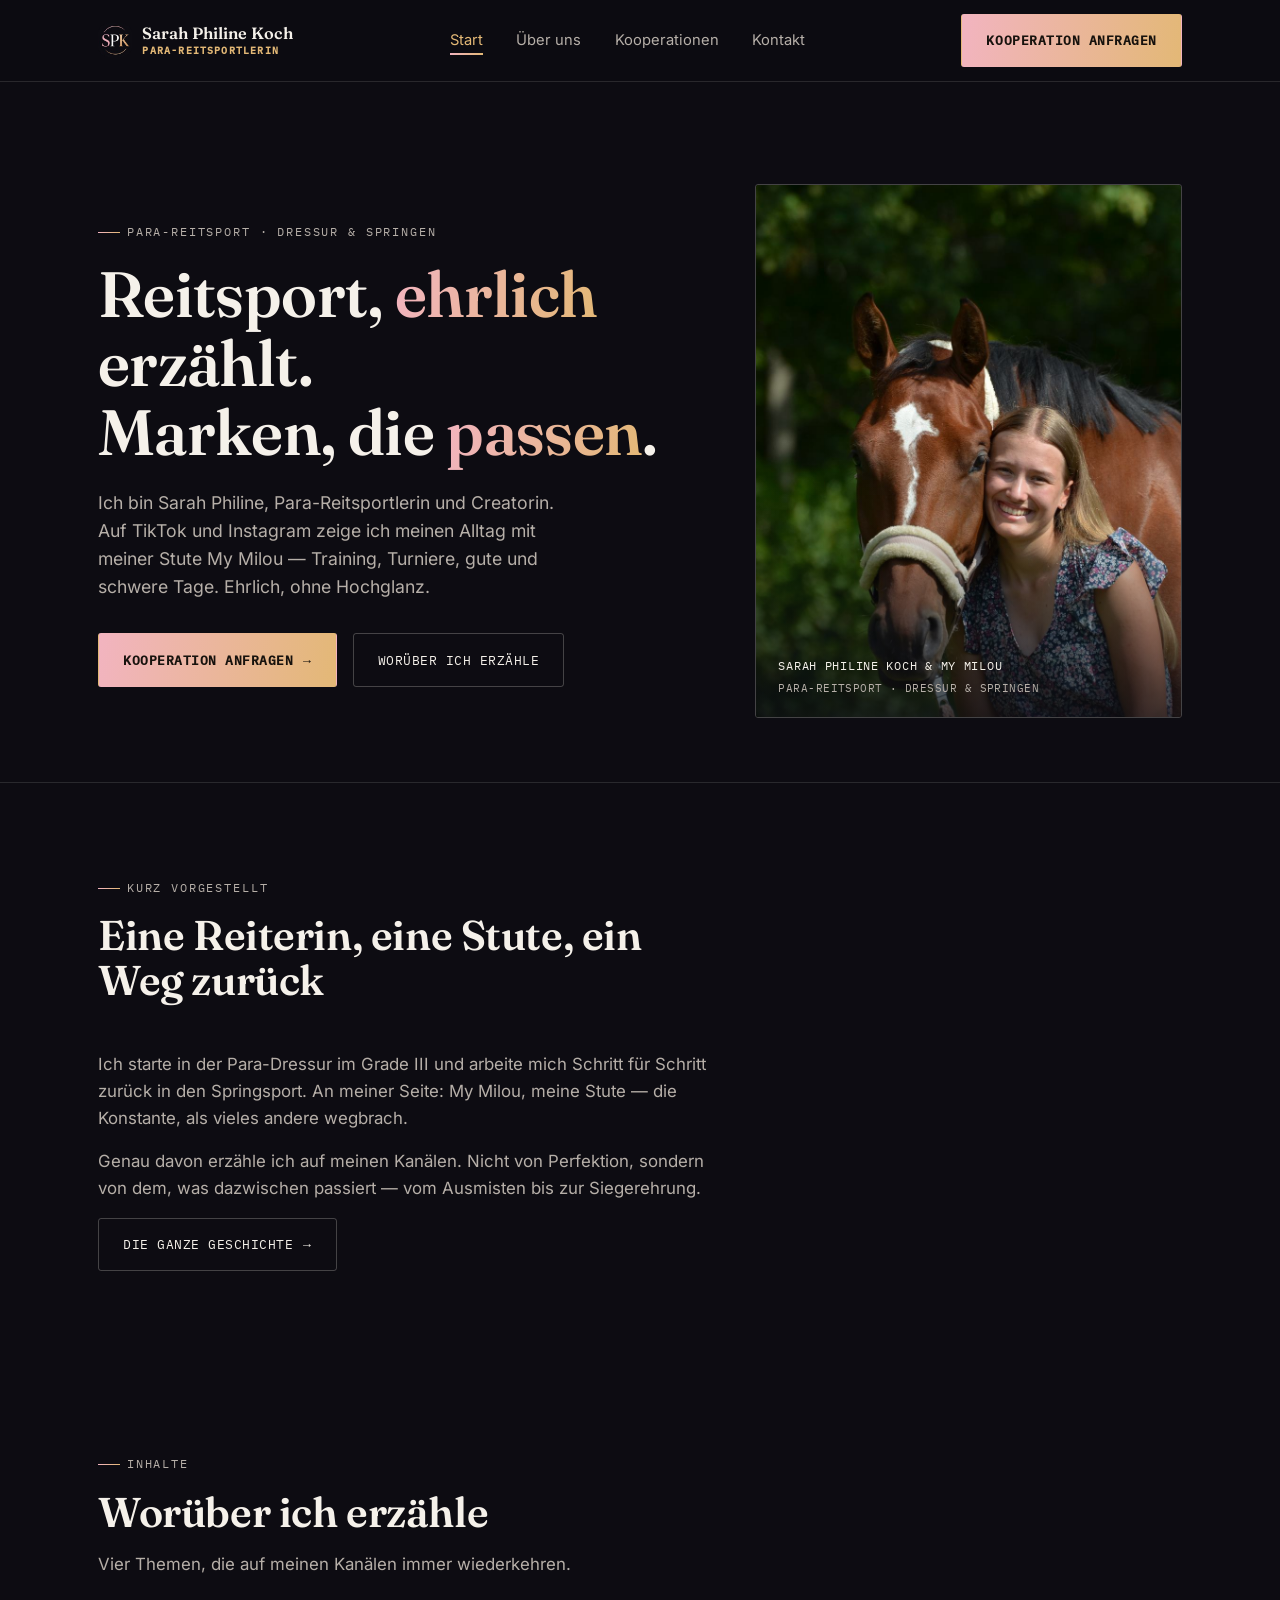
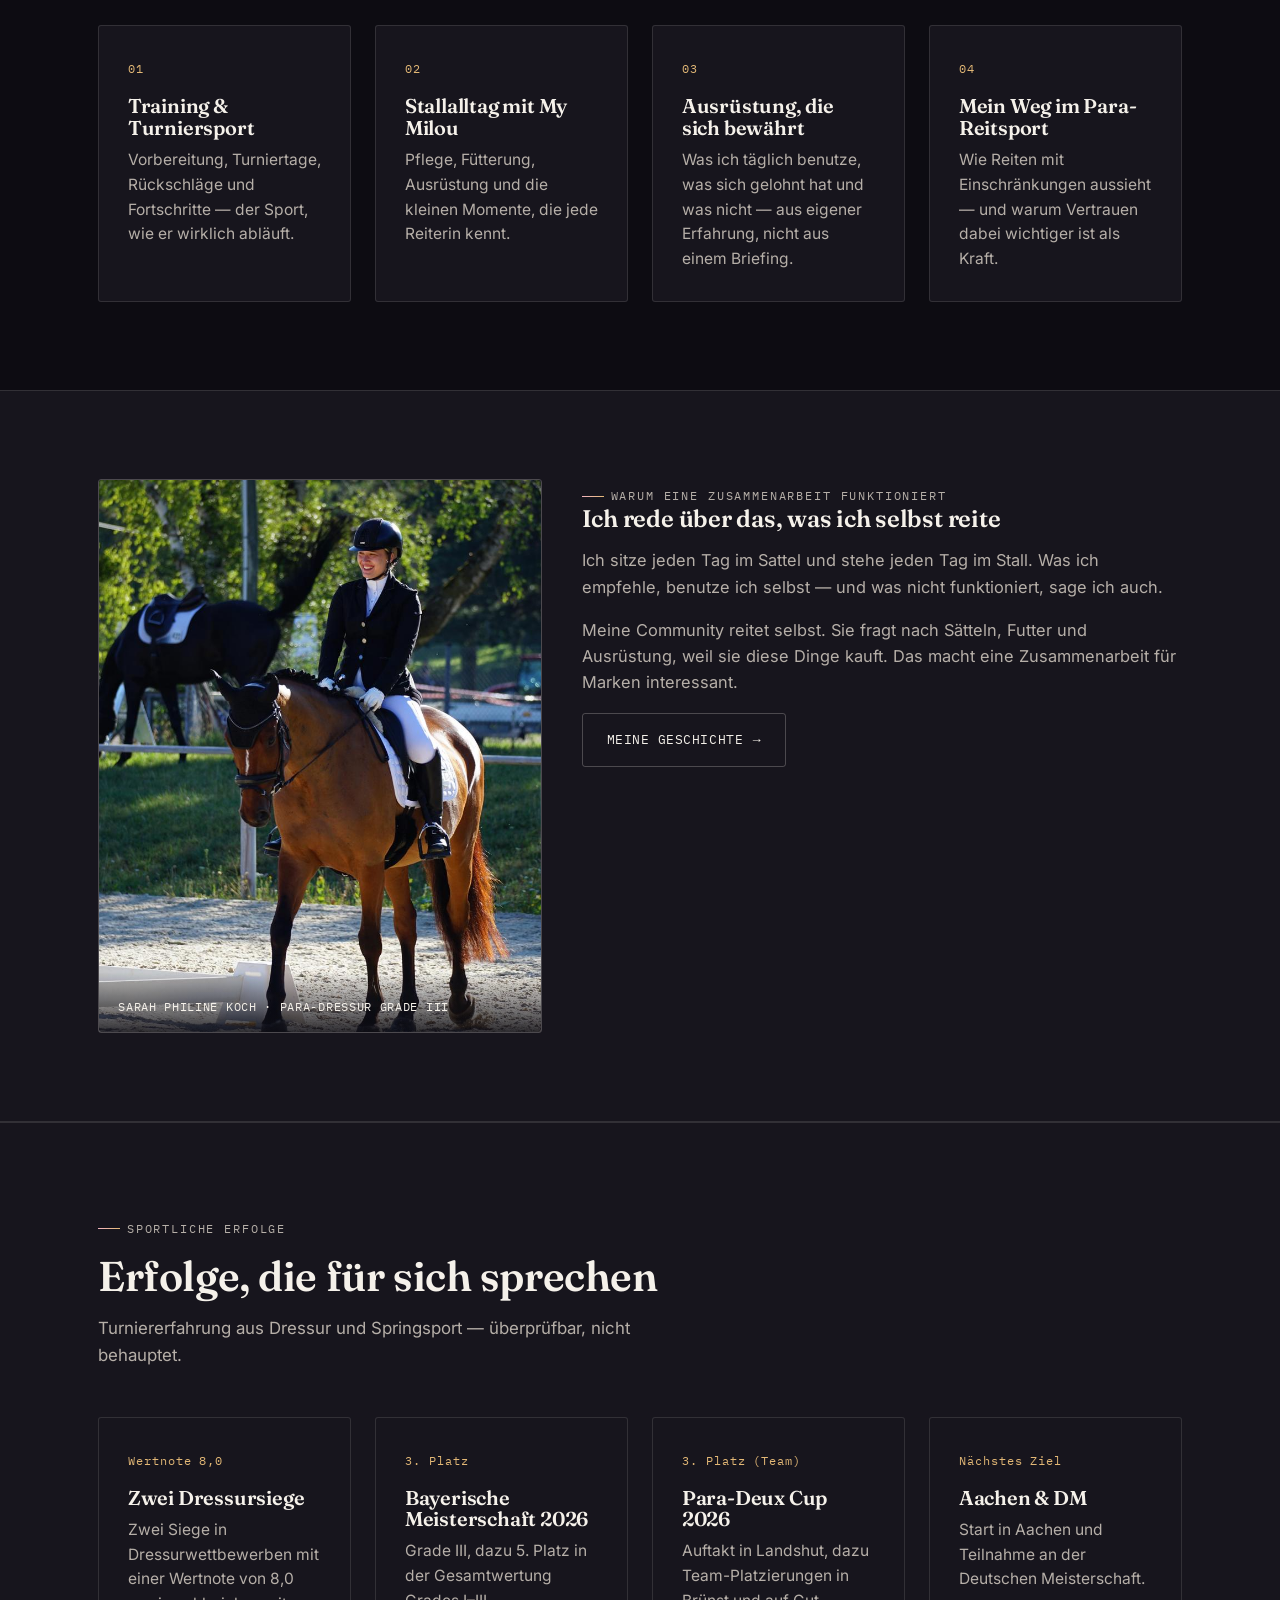
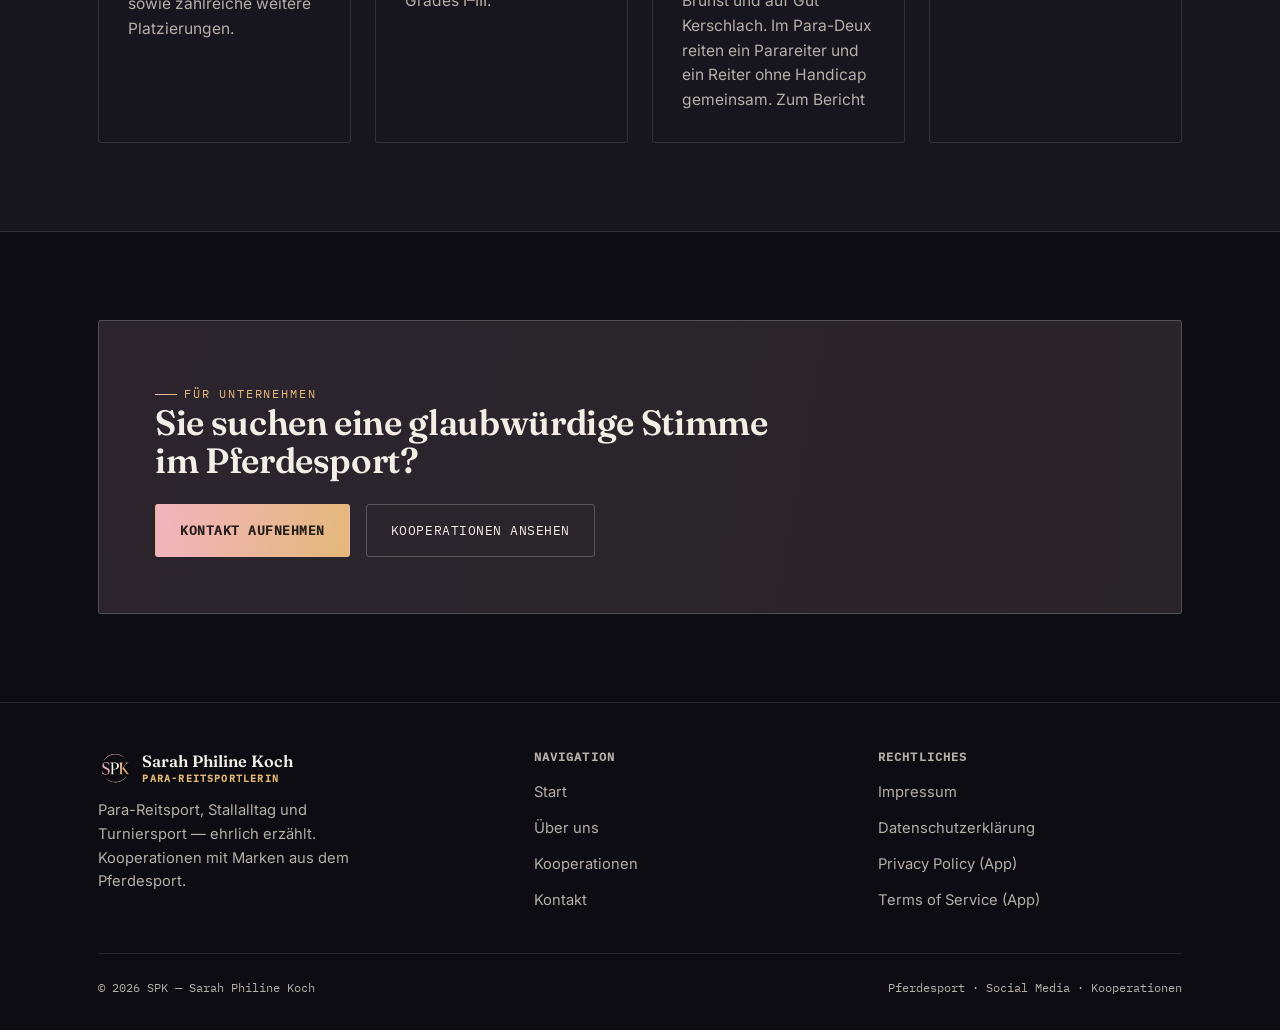
==== index.html @ ecd00b69 "chore: Google-Bestaetigungsdatei fuer die Search Console" ====
<!DOCTYPE html>
<html lang="de">
<head>
<meta charset="UTF-8">
<meta name="viewport" content="width=device-width, initial-scale=1">
<title>Sarah Philine Koch — Para-Reitsport &amp; Content</title>
<meta name="description" content="Sarah Philine Koch — Para-Reitsportlerin und Creatorin. Ehrlicher Content aus Dressur, Springsport und Stallalltag. Kooperationen mit Marken aus dem Pferdesport.">
<link rel="canonical" href="https://sarahphiline.de/">

<!-- Strukturierte Daten (schema.org Person) - alle Werte aus title,
     meta description, js/site-config.js und dem bestehenden og:image
     dieser Seite. Nichts erfunden; siehe README.md/Auftragsbericht. -->
<script type="application/ld+json">
{
  "@context": "https://schema.org",
  "@type": "Person",
  "name": "Sarah Philine Koch",
  "jobTitle": "Para-Reitsportlerin und Creatorin",
  "description": "Para-Reitsportlerin und Creatorin. Ehrlicher Content aus Dressur, Springsport und Stallalltag. Kooperationen mit Marken aus dem Pferdesport.",
  "url": "https://sarahphiline.de/",
  "image": "https://sarahphiline.de/assets/og-image.jpg",
  "sameAs": [
    "https://instagram.com/_sarah.philine_",
    "https://facebook.com/sarahphiline.koch.7",
    "https://www.tiktok.com/@_sarah.philine_"
  ]
}
</script>

<!-- Open Graph / Social Preview -->
<meta property="og:type" content="website">
<meta property="og:site_name" content="SPK">
<meta property="og:title" content="Sarah Philine Koch — Para-Reitsport & Content">
<meta property="og:description" content="Para-Reitsportlerin und Creatorin. Ehrlicher Content aus Dressur, Springsport und Stallalltag.">
<meta property="og:image" content="https://sarahphiline.de/assets/og-image.jpg">
<meta property="og:image:width" content="1200">
<meta property="og:image:height" content="630">
<meta property="og:url" content="https://sarahphiline.de/">
<meta property="og:locale" content="de_DE">
<meta name="twitter:card" content="summary_large_image">
<meta name="twitter:title" content="Sarah Philine Koch — Para-Reitsport & Content">
<meta name="twitter:description" content="Para-Reitsportlerin und Creatorin. Ehrlicher Content aus Dressur, Springsport und Stallalltag.">
<meta name="twitter:image" content="https://sarahphiline.de/assets/og-image.jpg">

<!-- Meta Business Verification: Code von Laurenz ergänzen lassen (siehe README.md, Abschnitt "Meta Business Verification") -->
<meta name="facebook-domain-verification" content="kzqzyyfmzcrw5zeqg62ckkfz6j9lqt">

<link rel="icon" type="image/png" sizes="32x32" href="assets/favicon-32.png">
<link rel="icon" type="image/png" sizes="16x16" href="assets/favicon-16.png">
<link rel="apple-touch-icon" sizes="180x180" href="assets/apple-touch-icon.png">
<meta name="theme-color" content="#0D0C12">

<link rel="stylesheet" href="css/style.css">
</head>
<body>
<a class="skip-link" href="#main">Zum Inhalt springen</a>

<header class="site-header">
  <nav class="nav" aria-label="Hauptnavigation">
    <a class="brand" href="index.html">
      <img class="brand-mark" src="assets/spk-logo-nav.jpg" alt="SPK – Sarah Philine Koch">
            <span class="brand-text">
              <span class="brand-name">Sarah Philine Koch</span>
              <span class="brand-role">Para-Reitsportlerin</span>
            </span>
    </a>
    <ul class="nav-links" id="nav-links">
      <li><a href="index.html" aria-current="page">Start</a></li>
      <li><a href="ueber-uns.html">Über uns</a></li>
      <li><a href="kooperationen.html">Kooperationen</a></li>
      <li><a href="kontakt.html">Kontakt</a></li>
      <li class="nav-cta mobile"><a class="btn btn-primary" href="kontakt.html">Kooperation anfragen</a></li>
    </ul>
    <a class="btn btn-primary nav-cta" href="kontakt.html">Kooperation anfragen</a>
    <button class="nav-toggle" aria-label="Menü öffnen" aria-expanded="false" aria-controls="nav-links">Menü</button>
  </nav>
</header>

<main id="main">

  <section class="hero">
    <div class="container hero-grid">
      <div>
        <span class="eyebrow">Para-Reitsport · Dressur &amp; Springen</span>
        <h1>Reitsport, <em>ehrlich</em> erzählt.<br>Marken, die <em>passen</em>.</h1>
        <p class="lead">Ich bin Sarah Philine, Para-Reitsportlerin und Creatorin. Auf TikTok und Instagram zeige ich meinen Alltag mit meiner Stute My Milou — Training, Turniere, gute und schwere Tage. Ehrlich, ohne Hochglanz.</p>
        <div class="hero-actions">
          <a class="btn btn-primary" href="kontakt.html">Kooperation anfragen <span class="btn-arrow" aria-hidden="true">→</span></a>
          <a class="btn btn-secondary" href="#leistungen">Worüber ich erzähle</a>
        </div>
      </div>
      <div class="hero-photo-frame reveal">
        <img src="assets/photos/hero-sarah-milou.jpg" alt="Sarah Philine Koch mit ihrer Stute My Milou">
        <div class="hero-photo-caption">
          Sarah Philine Koch &amp; My Milou
          <span>Para-Reitsport · Dressur &amp; Springen</span>
        </div>
      </div>
    </div>
  </section>

  <section>
    <div class="container">
      <div class="section-head reveal">
        <span class="eyebrow">Kurz vorgestellt</span>
        <h2>Eine Reiterin, eine Stute, ein Weg zurück</h2>
      </div>
      <div class="intro-teaser reveal">
        <p>Ich starte in der Para-Dressur im Grade III und arbeite mich Schritt für Schritt zurück in den Springsport. An meiner Seite: My Milou, meine Stute — die Konstante, als vieles andere wegbrach.</p>
        <p>Genau davon erzähle ich auf meinen Kanälen. Nicht von Perfektion, sondern von dem, was dazwischen passiert — vom Ausmisten bis zur Siegerehrung.</p>
        <a class="btn btn-secondary" href="ueber-uns.html">Die ganze Geschichte <span class="btn-arrow" aria-hidden="true">→</span></a>
      </div>
    </div>
  </section>

  <section id="leistungen">
    <div class="container">
      <div class="section-head reveal">
        <span class="eyebrow">Inhalte</span>
        <h2>Worüber ich erzähle</h2>
        <p>Vier Themen, die auf meinen Kanälen immer wiederkehren.</p>
      </div>
      <div class="grid">
        <div class="card reveal">
          <span class="num">01</span>
          <h3>Training &amp; Turniersport</h3>
          <p>Vorbereitung, Turniertage, Rückschläge und Fortschritte — der Sport, wie er wirklich abläuft.</p>
        </div>
        <div class="card reveal">
          <span class="num">02</span>
          <h3>Stallalltag mit My Milou</h3>
          <p>Pflege, Fütterung, Ausrüstung und die kleinen Momente, die jede Reiterin kennt.</p>
        </div>
        <div class="card reveal">
          <span class="num">03</span>
          <h3>Ausrüstung, die sich bewährt</h3>
          <p>Was ich täglich benutze, was sich gelohnt hat und was nicht — aus eigener Erfahrung, nicht aus einem Briefing.</p>
        </div>
        <div class="card reveal">
          <span class="num">04</span>
          <h3>Mein Weg im Para-Reitsport</h3>
          <p>Wie Reiten mit Einschränkungen aussieht — und warum Vertrauen dabei wichtiger ist als Kraft.</p>
        </div>
      </div>
    </div>
  </section>

  <section class="section-alt">
    <div class="container">
      <div class="bio-block">
        <div class="reveal">
          <div class="bio-photo">
            <img src="assets/photos/bio-dressage-laugh.jpg" alt="Sarah Philine Koch im Sattel bei einem Dressurturnier">
            <div class="photo-tag">Sarah Philine Koch · Para-Dressur Grade III</div>
          </div>
        </div>
        <div class="bio-copy reveal">
          <span class="eyebrow">Warum eine Zusammenarbeit funktioniert</span>
          <h2>Ich rede über das, was ich selbst reite</h2>
          <p>Ich sitze jeden Tag im Sattel und stehe jeden Tag im Stall. Was ich empfehle, benutze ich selbst — und was nicht funktioniert, sage ich auch.</p>
          <p>Meine Community reitet selbst. Sie fragt nach Sätteln, Futter und Ausrüstung, weil sie diese Dinge kauft. Das macht eine Zusammenarbeit für Marken interessant.</p>
          <a class="btn btn-secondary" href="ueber-uns.html">Meine Geschichte <span class="btn-arrow" aria-hidden="true">→</span></a>
        </div>
      </div>
    </div>
  </section>

  <section class="section-alt">
    <div class="container">
      <div class="section-head reveal">
        <span class="eyebrow">Sportliche Erfolge</span>
        <h2>Erfolge, die für sich sprechen</h2>
        <p>Turniererfahrung aus Dressur und Springsport — überprüfbar, nicht behauptet.</p>
      </div>
      <div class="grid">
        <div class="card reveal">
          <span class="num">Wertnote 8,0</span>
          <h3>Zwei Dressursiege</h3>
          <p>Zwei Siege in Dressurwettbewerben mit einer Wertnote von 8,0 sowie zahlreiche weitere Platzierungen.</p>
        </div>
        <div class="card reveal">
          <span class="num">3. Platz</span>
          <h3>Bayerische Meisterschaft 2026</h3>
          <p>Grade III, dazu 5. Platz in der Gesamtwertung Grades I–III.</p>
        </div>
        <div class="card reveal">
          <span class="num">3. Platz (Team)</span>
          <h3>Para-Deux Cup 2026</h3>
          <p>Auftakt in Landshut, dazu Team-Platzierungen in Brünst und auf Gut Kerschlach. Im Para-Deux reiten ein Parareiter und ein Reiter ohne Handicap gemeinsam. <a href="https://reitsport-mit-handicap.de/2026/04/18/para-deux-cup-in-landshut/" target="_blank" rel="noopener noreferrer">Zum Bericht</a></p>
        </div>
        <div class="card reveal">
          <span class="num">Nächstes Ziel</span>
          <h3>Aachen &amp; DM</h3>
          <p>Start in Aachen und Teilnahme an der Deutschen Meisterschaft.</p>
        </div>
      </div>
    </div>
  </section>

  <section>
    <div class="container">
      <div class="cta-band reveal">
        <div>
          <span class="eyebrow">Für Unternehmen</span>
          <h2>Sie suchen eine glaubwürdige Stimme im Pferdesport?</h2>
        </div>
        <div class="hero-actions">
          <a class="btn btn-primary" href="kontakt.html">Kontakt aufnehmen</a>
          <a class="btn btn-secondary" href="kooperationen.html">Kooperationen ansehen</a>
        </div>
      </div>
    </div>
  </section>

</main>

<footer class="site-footer">
  <div class="container">
    <div class="footer-grid">
      <div class="footer-brand">
        <a class="brand" href="index.html">
          <img class="brand-mark" src="assets/spk-logo-nav.jpg" alt="SPK – Sarah Philine Koch">
                    <span class="brand-text">
                      <span class="brand-name">Sarah Philine Koch</span>
                      <span class="brand-role">Para-Reitsportlerin</span>
                    </span>
        </a>
        <p>Para-Reitsport, Stallalltag und Turniersport — ehrlich erzählt. Kooperationen mit Marken aus dem Pferdesport.</p>
      </div>
      <div class="footer-col">
        <h4>Navigation</h4>
        <ul>
          <li><a href="index.html">Start</a></li>
          <li><a href="ueber-uns.html">Über uns</a></li>
          <li><a href="kooperationen.html">Kooperationen</a></li>
          <li><a href="kontakt.html">Kontakt</a></li>
        </ul>
      </div>
      <div class="footer-col">
        <h4>Rechtliches</h4>
        <ul>
          <li><a href="impressum.html">Impressum</a></li>
          <li><a href="datenschutz.html">Datenschutzerklärung</a></li>
          <li><a href="privacy.html">Privacy Policy (App)</a></li>
          <li><a href="terms.html">Terms of Service (App)</a></li>
        </ul>
      </div>
    </div>
    <div class="footer-bottom">
      <span>© <span id="year">2026</span> SPK — Sarah Philine Koch</span>
      <span>Pferdesport · Social Media · Kooperationen</span>
    </div>
  </div>
</footer>

<script src="js/site-config.js"></script>
<script src="js/main.js"></script>
</body>
</html>
---- css/style.css ----
/* ------------------------------------------------------------------
   Schriftarten - lokal eingebunden (kein Google-Fonts-CDN).
   Grund: Beim Laden ueber Google wird die IP-Adresse jedes Besuchers
   an Google uebertragen. Das ist in Deutschland datenschutzrechtlich
   angreifbar. Die Dateien liegen jetzt unter assets/fonts/.
   ------------------------------------------------------------------ */
@font-face {
  font-family: "Fraunces";
  src: url("../assets/fonts/fraunces-latin-opsz-normal.woff2") format("woff2-variations");
  font-weight: 100 900;
  font-style: normal;
  font-display: swap;
}
@font-face {
  font-family: "Inter";
  src: url("../assets/fonts/inter-latin-wght-normal.woff2") format("woff2-variations");
  font-weight: 100 900;
  font-style: normal;
  font-display: swap;
}
@font-face {
  font-family: "IBM Plex Mono";
  src: url("../assets/fonts/ibm-plex-mono-latin-400-normal.woff2") format("woff2");
  font-weight: 400;
  font-style: normal;
  font-display: swap;
}
@font-face {
  font-family: "IBM Plex Mono";
  src: url("../assets/fonts/ibm-plex-mono-latin-500-normal.woff2") format("woff2");
  font-weight: 500;
  font-style: normal;
  font-display: swap;
}

/* =========================================================
   SPK — Unternehmenswebsite
   Design tokens — abgeleitet aus dem offiziellen SPK-Logo
   bg        #0D0C12  – Seitenhintergrund (near-black)
   bg-raised #17151D  – Karten / abgesetzte Flächen
   text      #F5F1EA  – Fließtext, Überschriften (warmes Weiß)
   text-soft #B6AFA8  – sekundärer Text
   rose      #F2B4C0  – Akzent (aus dem "S" im Logo)
   gold      #E3B876  – Akzent (aus dem "K" im Logo)
   gold-deep #B98A4E  – dunklerer Gold-Ton für Kontrast/Hover
   ========================================================= */

:root {
  --bg: #0d0c12;
  --bg-raised: #17151d;
  --bg-raised-2: #1e1b24;
  --text: #f5f1ea;
  --text-soft: #b6afa8;
  --rose: #f2b4c0;
  --gold: #e3b876;
  --gold-deep: #b98a4e;
  --line: rgba(245, 241, 234, 0.12);
  --line-strong: rgba(245, 241, 234, 0.24);

  --gradient-brand: linear-gradient(100deg, var(--rose) 0%, var(--text) 50%, var(--gold) 100%);
  --gradient-accent: linear-gradient(100deg, var(--rose), var(--gold));

  --font-display: "Fraunces", "Iowan Old Style", "Georgia", serif;
  --font-body: "Inter", -apple-system, BlinkMacSystemFont, "Segoe UI", sans-serif;
  --font-mono: "IBM Plex Mono", ui-monospace, "SFMono-Regular", Menlo, monospace;

  --max-w: 1180px;
  --gutter: clamp(1.25rem, 4vw, 3rem);
  --radius: 3px;

  --ease: cubic-bezier(0.22, 1, 0.36, 1);
}

/* ---------- Reset ---------- */
*, *::before, *::after { box-sizing: border-box; }
html { scroll-behavior: smooth; }
@media (prefers-reduced-motion: reduce) {
  html { scroll-behavior: auto; }
  *, *::before, *::after { animation-duration: 0.01ms !important; animation-iteration-count: 1 !important; transition-duration: 0.01ms !important; scroll-behavior: auto !important; }
}
html, body { overflow-x: hidden; }
body {
  margin: 0;
  background: var(--bg);
  color: var(--text);
  font-family: var(--font-body);
  font-size: 16px;
  line-height: 1.6;
  -webkit-font-smoothing: antialiased;
}
img { max-width: 100%; display: block; }
a { color: inherit; text-decoration: none; }
ul { margin: 0; padding: 0; list-style: none; }
h1, h2, h3, h4 { font-family: var(--font-display); font-weight: 600; line-height: 1.08; margin: 0; letter-spacing: -0.01em; }
p { margin: 0; }
button { font-family: inherit; }

:focus-visible {
  outline: 2px solid var(--gold);
  outline-offset: 3px;
}

.container {
  max-width: var(--max-w);
  margin: 0 auto;
  padding-left: var(--gutter);
  padding-right: var(--gutter);
}

/* ---------- Eyebrow / labels ---------- */
.eyebrow {
  font-family: var(--font-mono);
  font-size: 0.72rem;
  letter-spacing: 0.16em;
  text-transform: uppercase;
  color: var(--text-soft);
  display: inline-flex;
  align-items: center;
  gap: 0.6em;
}
.eyebrow::before {
  content: "";
  width: 22px;
  height: 1px;
  background: var(--gradient-accent);
  display: inline-block;
}

/* ---------- Arc — Signatur-Element aus dem Logo ----------
   Zwei dünne, gegenläufige Bögen mit Rose→Gold-Verlauf, wie im
   SPK-Monogramm. Ersetzt Icons/Ornamente durch ein Motiv, das
   direkt aus der Marke selbst kommt. */
.arc {
  display: block;
  width: 100%;
  height: auto;
}
.arc-divider {
  width: 64px;
  height: 20px;
  margin: 0 auto 1.4rem;
  opacity: 0.9;
}
.arc-divider.left {
  margin: 0 0 1.4rem;
}

/* ---------- Buttons ---------- */
.btn {
  display: inline-flex;
  align-items: center;
  gap: 0.6rem;
  font-family: var(--font-mono);
  font-size: 0.82rem;
  letter-spacing: 0.04em;
  text-transform: uppercase;
  padding: 0.95rem 1.5rem;
  border-radius: var(--radius);
  border: 1px solid transparent;
  cursor: pointer;
  transition: transform 0.25s var(--ease), background-color 0.25s var(--ease), border-color 0.25s var(--ease), color 0.25s var(--ease), box-shadow 0.25s var(--ease);
  white-space: nowrap;
  max-width: 100%;
}
@media (max-width: 420px) {
  .btn { white-space: normal; text-align: center; }
}
.btn-primary {
  background: var(--gradient-accent);
  color: #17120d;
  font-weight: 600;
}
.btn-primary:hover { transform: translateY(-2px); box-shadow: 0 8px 24px -8px rgba(227, 184, 118, 0.45); }
.btn-secondary { background: transparent; color: var(--text); border-color: var(--line-strong); }
.btn-secondary:hover { border-color: var(--gold); color: var(--gold); transform: translateY(-2px); }
.btn-arrow { transition: transform 0.25s var(--ease); }
.btn:hover .btn-arrow { transform: translateX(3px); }

/* ---------- Header / Nav ---------- */
.site-header {
  position: sticky;
  top: 0;
  z-index: 50;
  background: rgba(13, 12, 18, 0.86);
  backdrop-filter: saturate(140%) blur(8px);
  border-bottom: 1px solid var(--line);
}
.nav {
  display: flex;
  align-items: center;
  justify-content: space-between;
  padding: 0.85rem var(--gutter);
  max-width: var(--max-w);
  margin: 0 auto;
  gap: 0.75rem;
}
.brand {
  display: flex;
  align-items: center;
  gap: 0.65rem;
  font-family: var(--font-display);
  font-size: 1.15rem;
  font-weight: 600;
  color: var(--text);
  min-width: 0;
}
.brand-mark {
  width: 34px;
  height: 34px;
  border-radius: 9px;
  flex-shrink: 0;
  display: block;
}
.nav-links {
  display: flex;
  gap: 2.1rem;
  font-size: 0.92rem;
}
.nav-links a {
  position: relative;
  padding: 0.3rem 0;
  color: var(--text-soft);
  transition: color 0.2s var(--ease);
}
.nav-links a:hover, .nav-links a[aria-current="page"] { color: var(--gold); }
.nav-links a[aria-current="page"]::after {
  content: "";
  position: absolute;
  left: 0; right: 0; bottom: -2px;
  height: 2px;
  background: var(--gradient-accent);
}
.nav-cta { display: none; }
@media (min-width: 860px) { .nav-cta:not(.mobile) { display: inline-flex; } }

.nav-toggle {
  display: inline-flex;
  background: none;
  border: 1px solid var(--line-strong);
  border-radius: var(--radius);
  padding: 0.5rem 0.65rem;
  align-items: center;
  justify-content: center;
  flex-shrink: 0;
  color: var(--text);
}
@media (min-width: 860px) { .nav-toggle { display: none; } }
@media (max-width: 859px) {
  .nav-links {
    position: fixed;
    inset: 64px 0 auto 0;
    background: var(--bg-raised);
    flex-direction: column;
    padding: 1.5rem var(--gutter) 2rem;
    gap: 1.1rem;
    border-bottom: 1px solid var(--line);
    transform: translateY(-8px);
    opacity: 0;
    visibility: hidden;
    transition: opacity 0.22s var(--ease), transform 0.22s var(--ease), visibility 0.22s;
  }
  .nav-links.is-open { opacity: 1; transform: translateY(0); visibility: visible; }
  .nav-cta.mobile { display: inline-flex; margin-top: 0.4rem; }
}

/* ---------- Hero ---------- */
.hero {
  padding: clamp(3rem, 8vw, 6.5rem) 0 clamp(2.5rem, 6vw, 4rem);
  border-bottom: 1px solid var(--line);
}
.hero-grid {
  display: grid;
  grid-template-columns: 1fr;
  gap: 3rem;
  align-items: center;
}
@media (min-width: 900px) {
  .hero-grid { grid-template-columns: 1.25fr 0.9fr; gap: 4rem; }
}
.hero h1 {
  font-size: clamp(2.4rem, 5.2vw, 4rem);
  margin: 1.1rem 0 1.4rem;
}
@media (max-width: 420px) {
  .hero h1 { font-size: 2.05rem; }
}
.hero h1 em {
  font-style: normal;
  background: var(--gradient-accent);
  -webkit-background-clip: text;
  background-clip: text;
  color: transparent;
}
.hero p.lead {
  font-size: 1.1rem;
  color: var(--text-soft);
  max-width: 42ch;
  margin-bottom: 2rem;
}
.hero-actions { display: flex; gap: 1rem; flex-wrap: wrap; }

/* ---------- Sections ---------- */
section { padding: clamp(3rem, 7vw, 5.5rem) 0; }
.section-head { max-width: 62ch; margin-bottom: 3rem; }
.section-head--tight { margin-bottom: 2rem; }
.section-head h2 { font-size: clamp(1.8rem, 3.4vw, 2.6rem); margin-top: 1rem; }
.section-head p { color: var(--text-soft); margin-top: 1rem; font-size: 1.05rem; }
.section-alt { background: var(--bg-raised); border-top: 1px solid var(--line); border-bottom: 1px solid var(--line); }

@keyframes fadeUp {
  from { opacity: 0; transform: translateY(14px); }
  to { opacity: 1; transform: translateY(0); }
}
.reveal {
  animation: fadeUp 0.7s var(--ease) both;
  animation-delay: calc(var(--reveal-order, 0) * 70ms);
}
@media (prefers-reduced-motion: reduce) {
  .reveal { animation: none; }
}
.grid .card:nth-child(1), .values-grid .value-item:nth-child(1) { --reveal-order: 0; }
.grid .card:nth-child(2), .values-grid .value-item:nth-child(2) { --reveal-order: 1; }
.grid .card:nth-child(3), .values-grid .value-item:nth-child(3) { --reveal-order: 2; }
.grid .card:nth-child(4), .values-grid .value-item:nth-child(4) { --reveal-order: 3; }

/* ---------- Cards / grid ---------- */
.grid {
  display: grid;
  gap: 1.5rem;
  grid-template-columns: repeat(auto-fit, minmax(240px, 1fr));
}
.card {
  background: var(--bg-raised);
  border: 1px solid var(--line);
  border-radius: var(--radius);
  padding: 1.8rem;
  transition: border-color 0.25s var(--ease), transform 0.25s var(--ease);
}
.card:hover { border-color: var(--gold-deep); transform: translateY(-3px); }
.card .num {
  font-family: var(--font-mono);
  font-size: 0.75rem;
  color: var(--gold);
  letter-spacing: 0.08em;
}
.card h3 {
  font-size: 1.25rem;
  margin: 0.9rem 0 0.6rem;
  color: var(--text);
}
.card p { color: var(--text-soft); font-size: 0.97rem; }

/* ---------- CTA band ---------- */
.cta-band {
  background: var(--bg-raised-2);
  border: 1px solid var(--line-strong);
  color: var(--text);
  border-radius: var(--radius);
  padding: clamp(2.2rem, 5vw, 3.5rem);
  display: flex;
  flex-wrap: wrap;
  align-items: center;
  justify-content: space-between;
  gap: 1.5rem;
  position: relative;
  overflow: hidden;
}
.cta-band::before {
  content: "";
  position: absolute;
  inset: 0;
  background: var(--gradient-accent);
  opacity: 0.06;
  pointer-events: none;
}
.cta-band h2 { color: var(--text); font-size: clamp(1.6rem, 3vw, 2.2rem); max-width: 26ch; }
.cta-band .eyebrow { color: var(--gold); }
.cta-band .eyebrow::before { background: var(--gradient-accent); }

/* ---------- Page header (non-home pages) ---------- */
.page-header { padding: clamp(2.8rem, 6vw, 4.5rem) 0 clamp(2rem, 5vw, 3rem); border-bottom: 1px solid var(--line); }
.page-header h1 { font-size: clamp(2.1rem, 4.4vw, 3.2rem); margin-top: 1rem; max-width: 20ch; }
.page-header p.lead { margin-top: 1.2rem; font-size: 1.05rem; color: var(--text-soft); max-width: 56ch; }

/* ---------- Content prose (Impressum / Datenschutz) ---------- */
.prose { max-width: 74ch; }
.prose h2 { font-size: 1.4rem; margin: 2.4rem 0 0.9rem; color: var(--text); }
.prose h2:first-child { margin-top: 0; }
.prose p, .prose li { color: var(--text-soft); font-size: 0.99rem; margin-bottom: 0.9rem; }
.prose ul { margin-bottom: 1rem; }
.prose li { position: relative; padding-left: 1.2rem; }
.prose li::before { content: "–"; position: absolute; left: 0; color: var(--gold); }
.prose a { color: var(--gold); border-bottom: 1px solid var(--line-strong); }
.prose a:hover { color: var(--rose); border-color: var(--rose); }
.prose strong { color: var(--text); }

.cfg-placeholder { font-style: italic; color: var(--rose); opacity: 0.9; }
.todo-box {
  background: var(--bg-raised);
  border: 1px solid var(--line);
  border-left: 3px solid var(--gold);
  padding: 1.1rem 1.3rem;
  margin: 1.2rem 0 2rem;
  border-radius: var(--radius);
}
.todo-box .eyebrow { margin-bottom: 0.5rem; color: var(--rose); }
.todo-box .eyebrow::before { background: var(--gradient-accent); }
.todo-box p { color: var(--text-soft); font-size: 0.93rem; }
.todo-box code { font-family: var(--font-mono); background: rgba(245,241,234,0.08); color: var(--text); padding: 0.1em 0.4em; border-radius: 2px; }

/* ---------- Contact ---------- */
.contact-grid { display: grid; gap: 2.5rem; grid-template-columns: 1fr; }
@media (min-width: 860px) { .contact-grid { grid-template-columns: 1fr 1fr; gap: 3.5rem; } }

.social-buttons { display: grid; gap: 0.9rem; }
.social-btn {
  display: flex;
  align-items: center;
  gap: 1rem;
  padding: 0.9rem 1.2rem;
  border: 1px solid var(--line);
  border-radius: var(--radius);
  background: var(--bg-raised);
  color: var(--text);
  font-weight: 600;
  font-size: 1rem;
  transition: border-color 0.25s var(--ease), transform 0.25s var(--ease);
}
.social-btn:hover { border-color: var(--gold); transform: translateY(-2px); }
.social-btn .ico {
  width: 38px; height: 38px; border-radius: 50%;
  background: var(--gradient-accent); color: #17120d;
  display: flex; align-items: center; justify-content: center;
  font-family: var(--font-mono); font-size: 0.78rem; font-weight: 700; flex-shrink: 0;
}

.form { display: grid; gap: 1.1rem; background: var(--bg-raised); border: 1px solid var(--line); padding: 1.9rem; border-radius: var(--radius); }
.form-row { display: grid; gap: 0.4rem; }
.form-row label { font-family: var(--font-mono); font-size: 0.72rem; letter-spacing: 0.08em; text-transform: uppercase; color: var(--text-soft); }
.form-row input, .form-row textarea {
  font-family: var(--font-body);
  font-size: 0.97rem;
  padding: 0.75rem 0.85rem;
  border: 1px solid var(--line-strong);
  border-radius: var(--radius);
  background: var(--bg);
  color: var(--text);
  resize: vertical;
}
.form-row input:focus, .form-row textarea:focus { outline: 2px solid var(--gold); outline-offset: 1px; border-color: var(--gold); }
.form-note { font-size: 0.85rem; color: var(--text-soft); }
.form-note a { color: var(--gold); border-bottom: 1px solid var(--line-strong); }
.form-note a:hover { color: var(--rose); border-color: var(--rose); }
/* Honeypot: hidden from humans (incl. screen readers), visible to bots. */
.form-trap { position: absolute; left: -9999px; width: 1px; height: 1px; overflow: hidden; }
.form-status { font-family: var(--font-mono); font-size: 0.85rem; display: none; padding: 0.7rem 0.9rem; border-radius: var(--radius); }
.form-status.is-visible { display: block; }
.form-status.ok { background: rgba(227,184,118,0.14); color: var(--gold); }

/* ---------- Team / values ---------- */
.values-grid { display: grid; gap: 1.5rem; grid-template-columns: repeat(auto-fit, minmax(200px, 1fr)); margin-top: 2.5rem; }
.value-item h3 { font-size: 1.05rem; margin-bottom: 0.5rem; color: var(--text); }
.value-item p { color: var(--text-soft); font-size: 0.94rem; }
.value-item .num { font-family: var(--font-mono); color: var(--gold); font-size: 0.8rem; display: block; margin-bottom: 0.6rem; }

.bio-block { display: grid; gap: 2.5rem; grid-template-columns: 1fr; align-items: start; }
@media (min-width: 860px) { .bio-block { grid-template-columns: 0.85fr 1.15fr; } }
.bio-copy p { color: var(--text-soft); margin-bottom: 1.1rem; font-size: 1.02rem; }
.bio-copy h2 { margin-bottom: 1rem; }

/* ---------- Footer ---------- */
.site-footer { border-top: 1px solid var(--line); padding: 3rem 0 2rem; }
.footer-grid { display: grid; gap: 2.5rem; grid-template-columns: 1.3fr 1fr 1fr; }
@media (max-width: 720px) { .footer-grid { grid-template-columns: 1fr; } }
.footer-brand p { color: var(--text-soft); font-size: 0.92rem; margin-top: 0.9rem; max-width: 32ch; }
.footer-col h4 { font-family: var(--font-mono); font-size: 0.72rem; letter-spacing: 0.1em; text-transform: uppercase; color: var(--text-soft); margin-bottom: 1rem; }
.footer-col ul { display: grid; gap: 0.65rem; }
.footer-col a { font-size: 0.92rem; color: var(--text-soft); transition: color 0.2s var(--ease); }
.footer-col a:hover { color: var(--gold); }
.footer-bottom {
  margin-top: 2.5rem;
  padding-top: 1.5rem;
  border-top: 1px solid var(--line);
  display: flex;
  flex-wrap: wrap;
  gap: 1rem;
  justify-content: space-between;
  font-family: var(--font-mono);
  font-size: 0.78rem;
  color: var(--text-soft);
}

/* ---------- Pull quote ---------- */
.pull-quote {
  font-family: var(--font-display);
  font-size: 1.35rem;
  line-height: 1.5;
  color: var(--text);
  border-left: 2px solid var(--gold);
  padding-left: 1.4rem;
  margin: 2.2rem 0;
  font-style: normal;
}
.pull-quote cite {
  display: block;
  margin-top: 0.9rem;
  font-family: var(--font-mono);
  font-size: 0.72rem;
  letter-spacing: 0.08em;
  text-transform: uppercase;
  color: var(--text-soft);
  font-style: normal;
}

/* ---------- Branch chips (Kooperationen: passende Branchen) ---------- */
.branch-row { display: flex; flex-wrap: wrap; gap: 0.9rem; margin-top: 2.2rem; }
.branch-chip {
  display: inline-flex;
  align-items: center;
  gap: 0.65rem;
  padding: 0.85rem 1.3rem;
  border: 1px solid var(--line);
  border-radius: 999px;
  background: var(--bg-raised);
  font-size: 0.95rem;
  color: var(--text);
  transition: border-color 0.25s var(--ease), transform 0.25s var(--ease);
}
.branch-chip:hover { border-color: var(--gold); transform: translateY(-2px); }
.branch-chip .dot {
  width: 6px; height: 6px; border-radius: 50%;
  background: var(--gradient-accent);
  flex-shrink: 0;
}

/* ---------- Story sections (Über uns) ---------- */
.story-section + .story-section { border-top: 1px solid var(--line); }
.story-copy { max-width: 68ch; }
.story-copy p { color: var(--text-soft); font-size: 1.02rem; margin-bottom: 1.1rem; }
.story-copy p:last-child { margin-bottom: 0; }
.milestone-intro { max-width: 62ch; color: var(--text-soft); margin: 1rem 0 2.5rem; font-size: 1.05rem; }

/* ---------- Real photography (hero / bio / story) ---------- */
.hero-photo-frame {
  position: relative;
  border-radius: var(--radius);
  overflow: hidden;
  border: 1px solid var(--line-strong);
  aspect-ratio: 4 / 5;
}
.hero-photo-frame img {
  width: 100%; height: 100%;
  object-fit: cover;
  display: block;
}
.hero-photo-frame::after {
  content: "";
  position: absolute; inset: 0;
  background: linear-gradient(0deg, rgba(13,12,18,0.78) 0%, rgba(13,12,18,0.05) 38%, transparent 60%);
  pointer-events: none;
}
.hero-photo-caption {
  position: absolute;
  left: 1.4rem; right: 1.4rem; bottom: 1.2rem;
  z-index: 1;
  color: var(--text);
  font-family: var(--font-mono);
  font-size: 0.75rem;
  letter-spacing: 0.06em;
  text-transform: uppercase;
}
.hero-photo-caption span { display: block; color: var(--text-soft); margin-top: 0.3rem; font-size: 0.7rem; letter-spacing: 0.04em; }

.bio-photo {
  border-radius: var(--radius);
  overflow: hidden;
  border: 1px solid var(--line-strong);
  aspect-ratio: 4 / 5;
  position: relative;
}
.bio-photo img { width: 100%; height: 100%; object-fit: cover; display: block; }
.bio-photo .photo-tag {
  position: absolute; left: 0; right: 0; bottom: 0;
  padding: 1.6rem 1.2rem 1rem;
  background: linear-gradient(0deg, rgba(13,12,18,0.85) 0%, transparent 100%);
  color: var(--text);
  font-family: var(--font-mono);
  font-size: 0.72rem;
  letter-spacing: 0.06em;
  text-transform: uppercase;
}

.story-pair { display: grid; gap: 1.2rem; grid-template-columns: 1fr; margin: 2.2rem 0; }
@media (min-width: 640px) { .story-pair { grid-template-columns: 1fr 1fr; } }
.story-pair figure { margin: 0; }
.story-pair img {
  width: 100%;
  aspect-ratio: 4 / 3;
  object-fit: cover;
  border-radius: var(--radius);
  border: 1px solid var(--line-strong);
  display: block;
}
.story-pair figcaption {
  margin-top: 0.6rem;
  font-family: var(--font-mono);
  font-size: 0.72rem;
  letter-spacing: 0.06em;
  text-transform: uppercase;
  color: var(--text-soft);
}

.bio-photo-stack { display: grid; gap: 1rem; }
.bio-photo-stack .bio-photo { aspect-ratio: 4 / 3; }

.story-photo { margin: 2.2rem 0; }
.story-photo img {
  width: 100%;
  aspect-ratio: 3 / 2;
  object-fit: cover;
  border-radius: var(--radius);
  border: 1px solid var(--line-strong);
  display: block;
}
.story-photo figcaption {
  margin-top: 0.6rem;
  font-family: var(--font-mono);
  font-size: 0.72rem;
  letter-spacing: 0.06em;
  text-transform: uppercase;
  color: var(--text-soft);
}

/* ---------- Trust-building (Kooperationen): Partner, Presse, Kennzahlen, Stimmen ---------- */
.trust-block + .trust-block { margin-top: 3rem; }
.trust-label {
  font-family: var(--font-mono);
  font-size: 0.72rem;
  letter-spacing: 0.1em;
  text-transform: uppercase;
  color: var(--text-soft);
  margin-bottom: 1.2rem;
}
.stat-row { display: grid; gap: 1.5rem; grid-template-columns: repeat(auto-fit, minmax(160px, 1fr)); }
.stat-item { text-align: left; }
.stat-item .stat-value { font-family: var(--font-display); font-size: 2.2rem; color: var(--text); }
.stat-item .stat-label { font-family: var(--font-mono); font-size: 0.72rem; letter-spacing: 0.06em; text-transform: uppercase; color: var(--text-soft); margin-top: 0.4rem; }
.platform-stats { display: grid; gap: 1.8rem; grid-template-columns: repeat(auto-fit, minmax(220px, 1fr)); }
.platform-stat-group { border-left: 2px solid var(--line-strong); padding-left: 1.2rem; }
.platform-name { font-family: var(--font-display); font-size: 1.05rem; color: var(--text); margin: 0 0 0.9rem; }
.platform-stat-group .stat-row { grid-template-columns: repeat(2, 1fr); gap: 1.2rem; }
.platform-stat-group .stat-value { font-size: 1.7rem; }

/* Introductory teaser on the homepage (Kurzvorstellung) */
.intro-teaser { max-width: 62ch; }
.intro-teaser p { color: var(--text-soft); font-size: 1.05rem; margin-bottom: 1rem; }

/* Skip link */
.skip-link {
  position: absolute;
  left: -999px;
  top: 0;
  background: var(--gradient-accent);
  color: #17120d;
  padding: 0.8rem 1.2rem;
  z-index: 100;
  font-weight: 600;
}
.skip-link:focus { left: 1rem; top: 1rem; }

/* Namenszusatz neben dem Logo: Name gross, Disziplin klein darunter.
   Auf schmalen Displays wird die Unterzeile ausgeblendet, damit die
   Kopfzeile nicht umbricht. */
.brand-text { display: flex; flex-direction: column; line-height: 1.15; min-width: 0; }
.brand-name { font-family: var(--font-display); font-size: 1.02rem; font-weight: 600; white-space: nowrap; }
.brand-role {
  font-family: var(--font-mono); font-size: 0.62rem; letter-spacing: 0.12em;
  text-transform: uppercase; color: var(--gold); margin-top: 0.15rem; white-space: nowrap;
}
@media (max-width: 560px) { .brand-role { display: none; } }
@media (max-width: 400px) { .brand-name { font-size: 0.92rem; } }
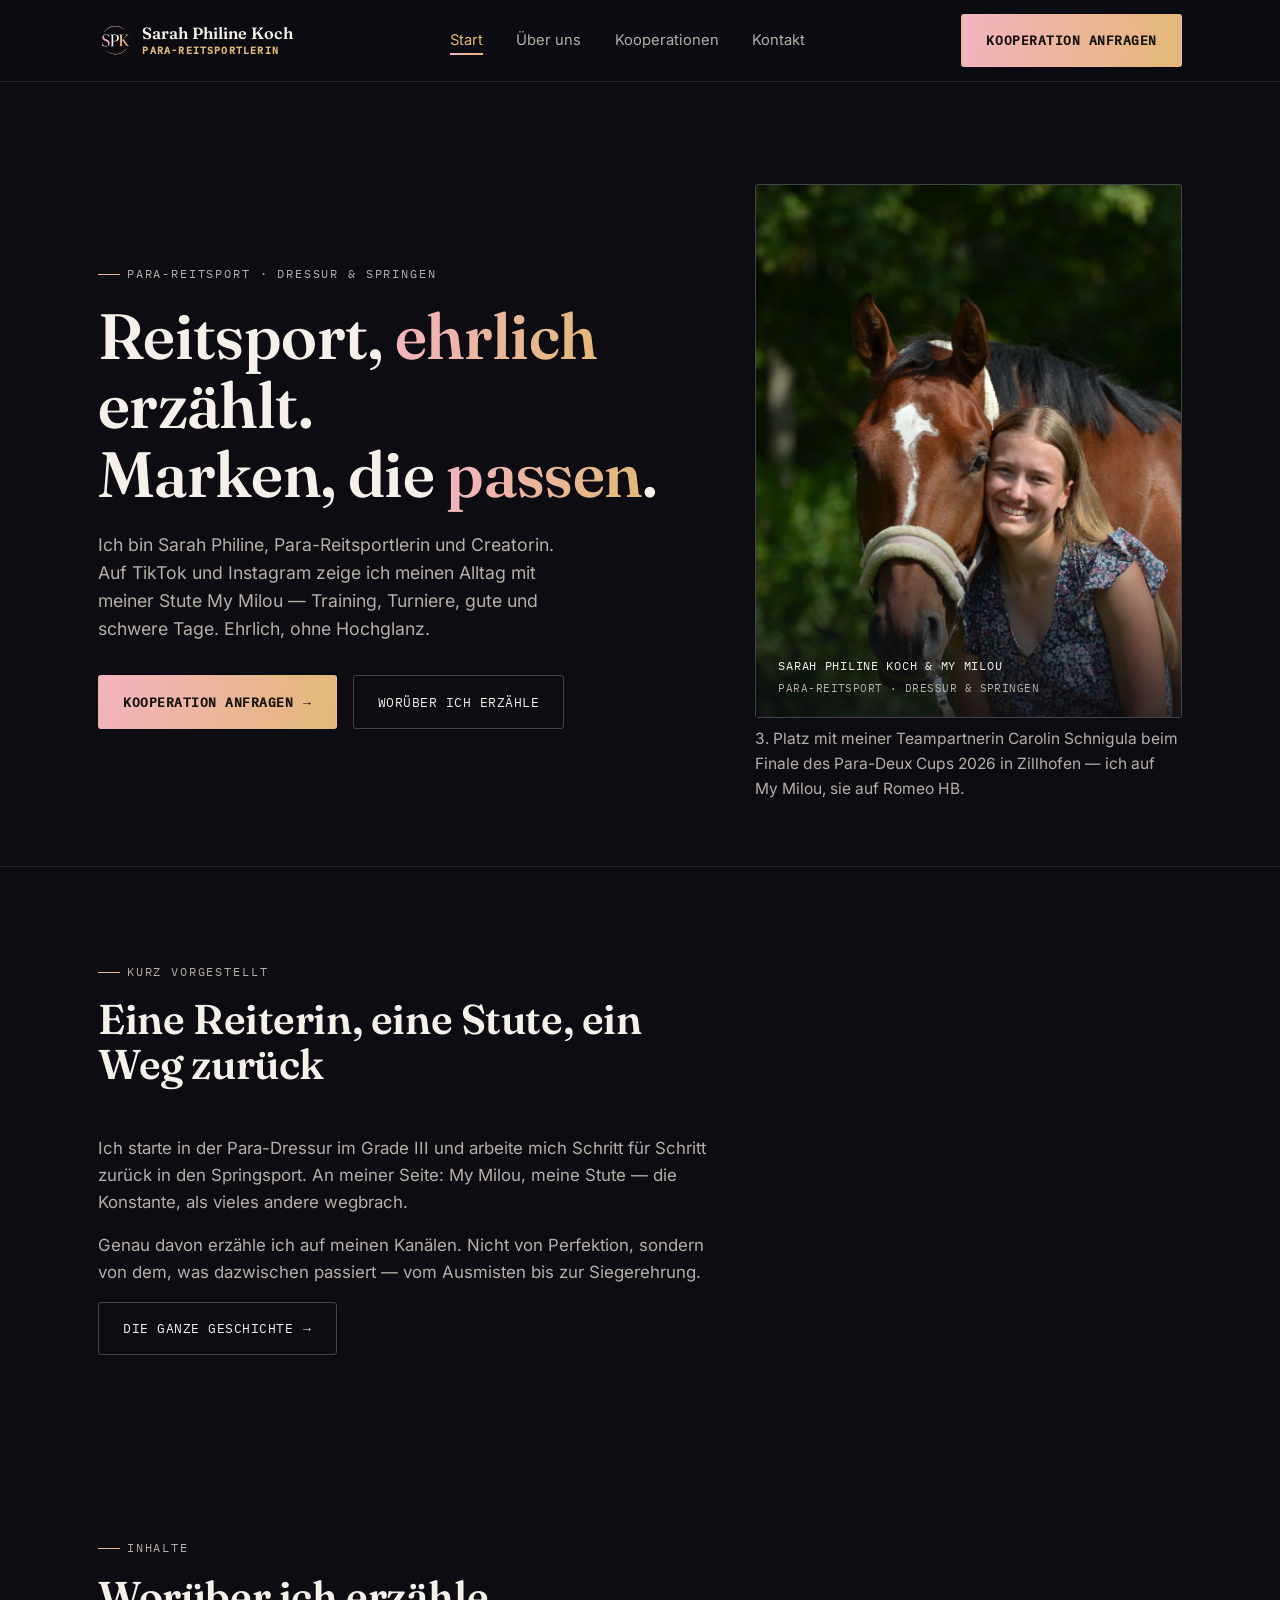
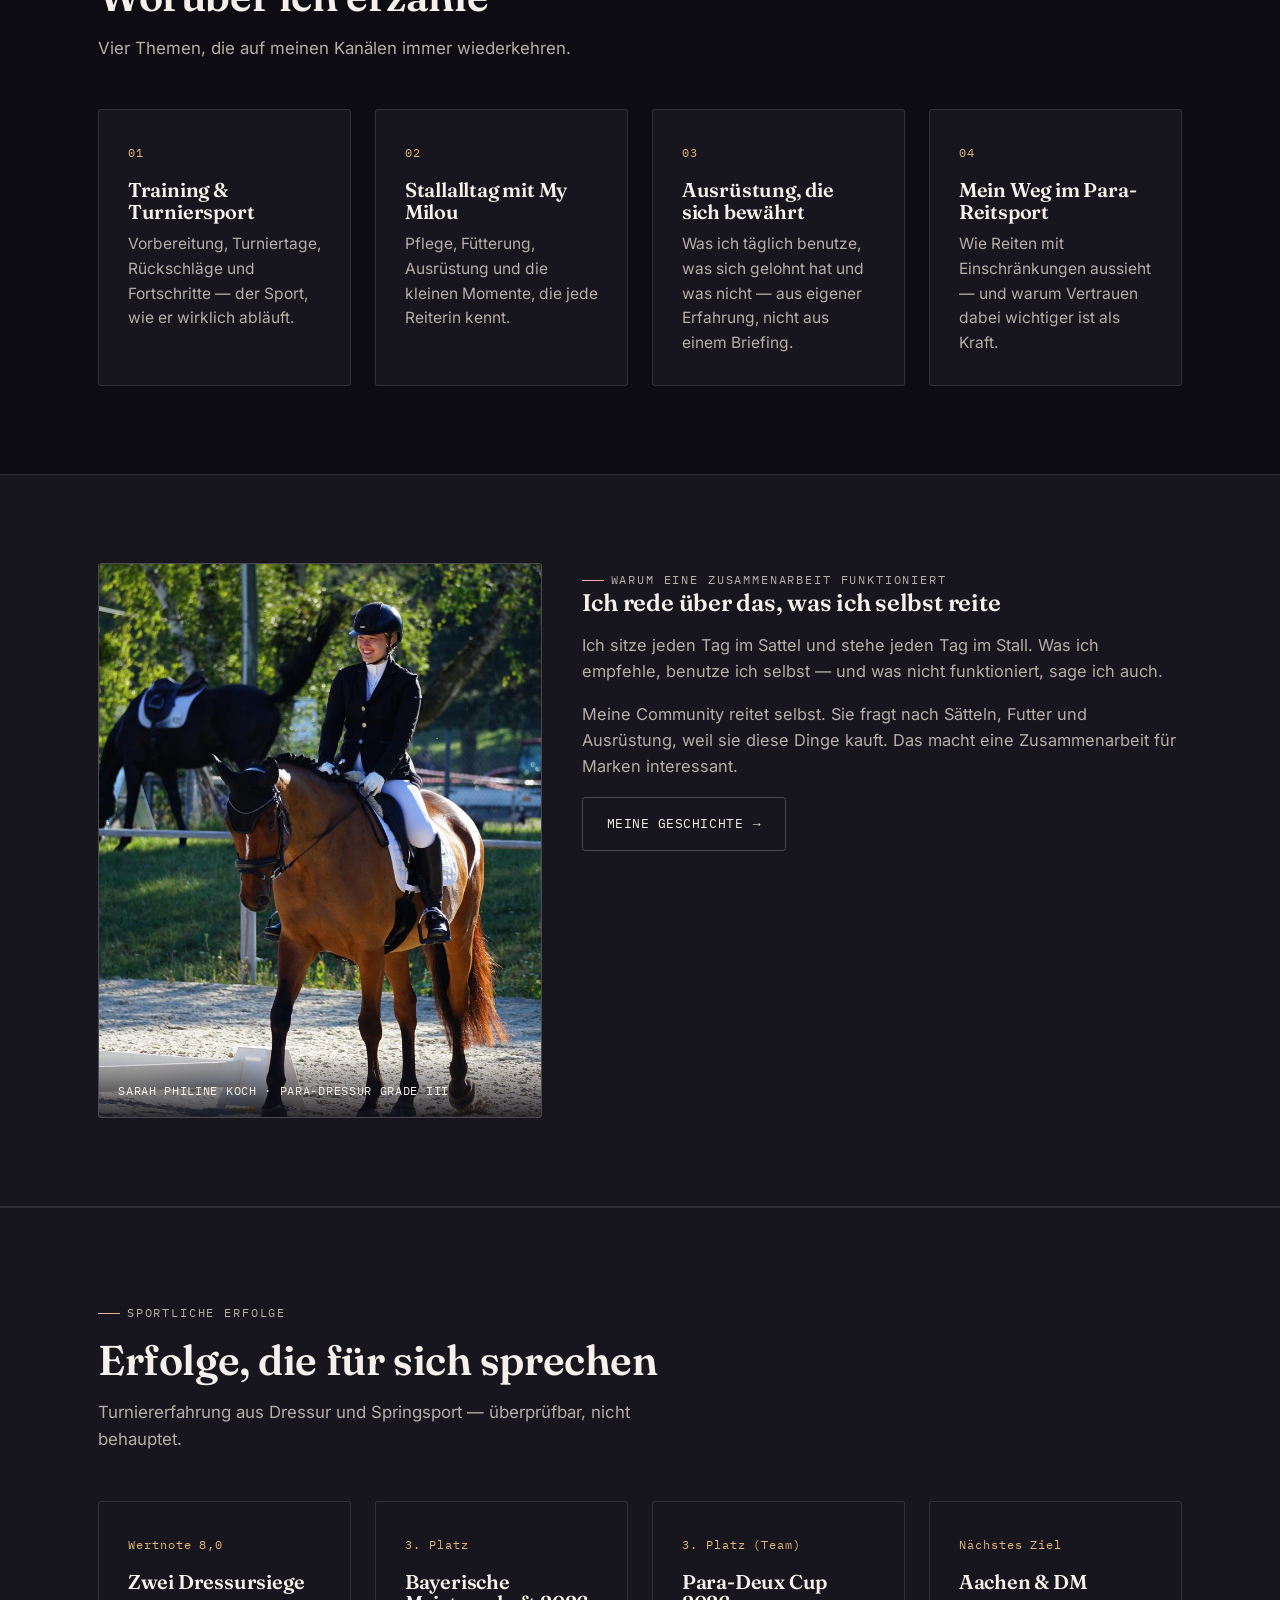
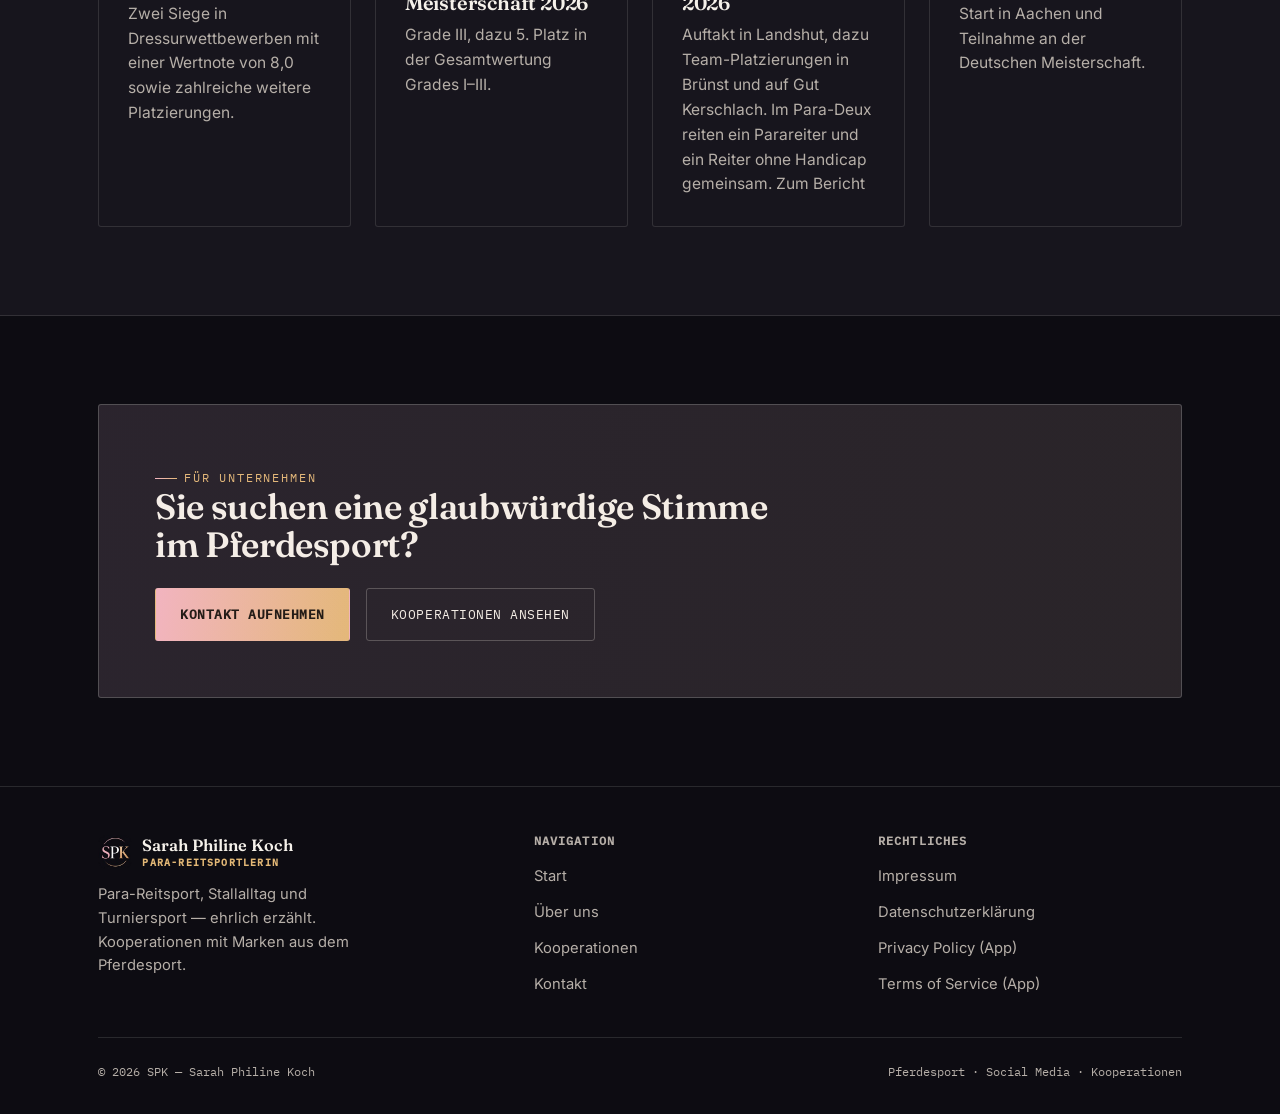
==== commit e96027ac: "feat: Ergebnis vom Finale des Para-Deux Cups 2026 auf der Website - neue Meilenstein-Karte auf ueber" ====
--- a/index.html
+++ b/index.html
@@ -8,8 +8,9 @@
 <link rel="canonical" href="https://sarahphiline.de/">
 
 <!-- Strukturierte Daten (schema.org Person) - alle Werte aus title,
-     meta description, js/site-config.js und dem bestehenden og:image
-     dieser Seite. Nichts erfunden; siehe README.md/Auftragsbericht. -->
+     meta description, der Bildunterschrift weiter unten auf dieser Seite
+     (Startklasse), js/site-config.js und dem bestehenden og:image dieser
+     Seite. Nichts erfunden; siehe README.md/Auftragsbericht. -->
 <script type="application/ld+json">
 {
   "@context": "https://schema.org",
@@ -17,6 +18,7 @@
   "name": "Sarah Philine Koch",
   "jobTitle": "Para-Reitsportlerin und Creatorin",
   "description": "Para-Reitsportlerin und Creatorin. Ehrlicher Content aus Dressur, Springsport und Stallalltag. Kooperationen mit Marken aus dem Pferdesport.",
+  "sport": "Para-Dressur Grade III",
   "url": "https://sarahphiline.de/",
   "image": "https://sarahphiline.de/assets/og-image.jpg",
   "sameAs": [
@@ -89,12 +91,15 @@
           <a class="btn btn-secondary" href="#leistungen">Worüber ich erzähle</a>
         </div>
       </div>
-      <div class="hero-photo-frame reveal">
-        <img src="assets/photos/hero-sarah-milou.jpg" alt="Sarah Philine Koch mit ihrer Stute My Milou">
-        <div class="hero-photo-caption">
-          Sarah Philine Koch &amp; My Milou
-          <span>Para-Reitsport · Dressur &amp; Springen</span>
-        </div>
+      <div>
+        <div class="hero-photo-frame reveal">
+          <img src="assets/photos/hero-sarah-milou.jpg" alt="Sarah Philine Koch mit ihrer Stute My Milou">
+          <div class="hero-photo-caption">
+            Sarah Philine Koch &amp; My Milou
+            <span>Para-Reitsport · Dressur &amp; Springen</span>
+          </div>
+        </div>
+        <p class="hero-photo-note">3. Platz mit meiner Teampartnerin Carolin Schnigula beim Finale des Para-Deux Cups 2026 in Zillhofen — ich auf My Milou, sie auf Romeo HB.</p>
       </div>
     </div>
   </section>
--- a/css/style.css
+++ b/css/style.css
@@ -570,6 +570,7 @@
   text-transform: uppercase;
 }
 .hero-photo-caption span { display: block; color: var(--text-soft); margin-top: 0.3rem; font-size: 0.7rem; letter-spacing: 0.04em; }
+.hero-photo-note { margin-top: 0.6rem; color: var(--text-soft); font-size: 0.97rem; }
 
 .bio-photo {
   border-radius: var(--radius);
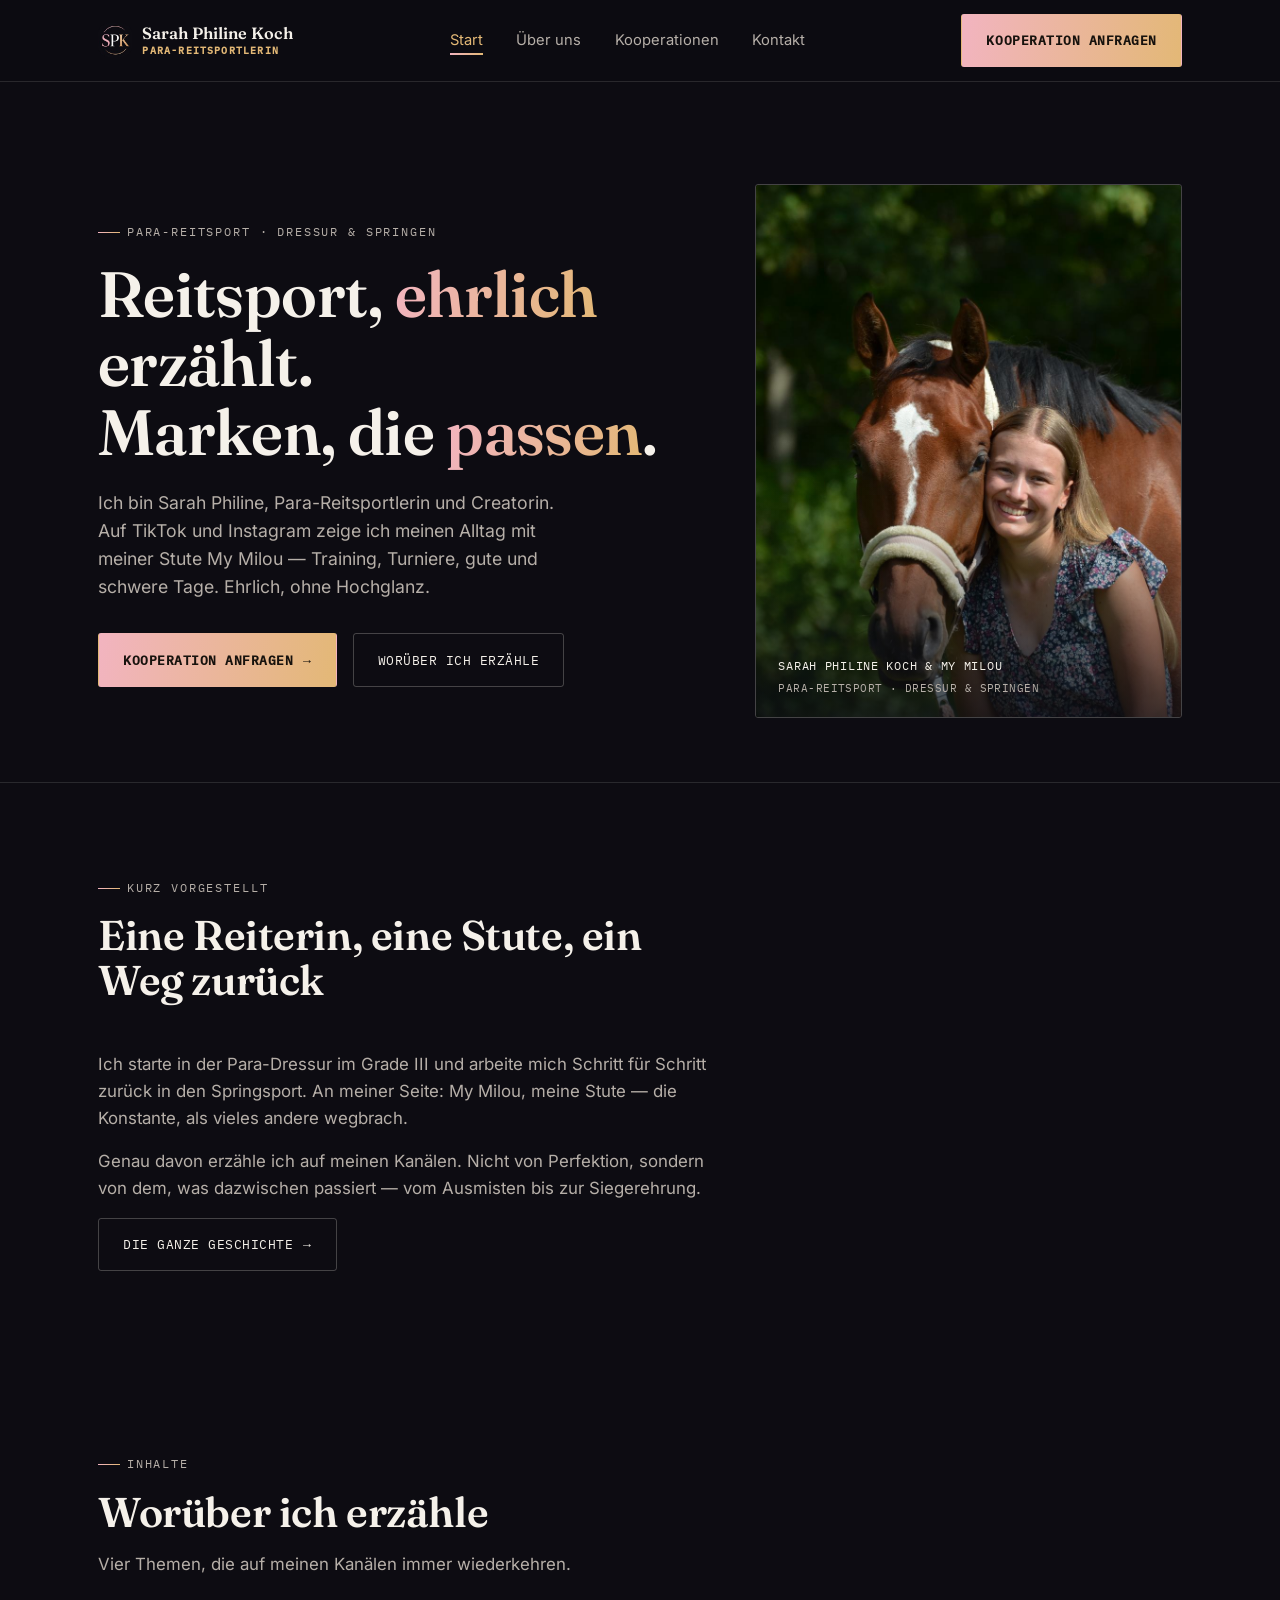
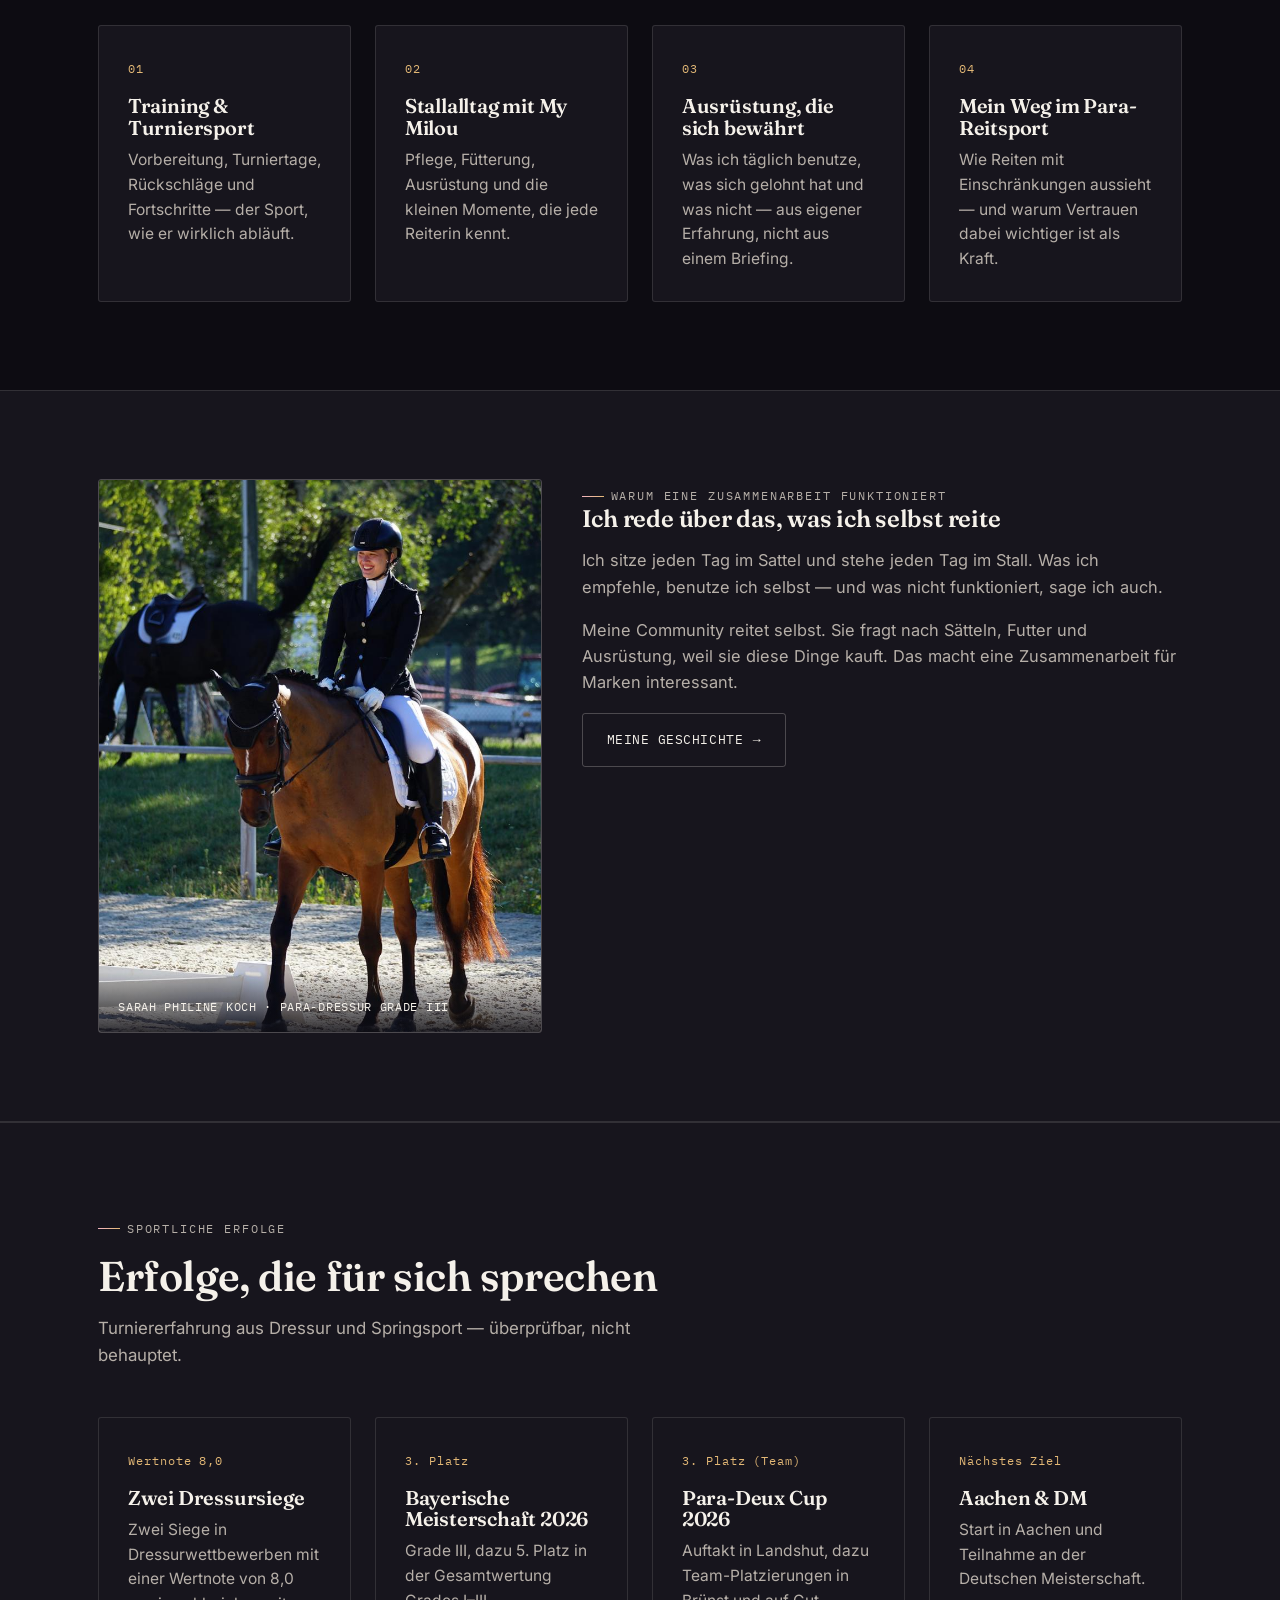
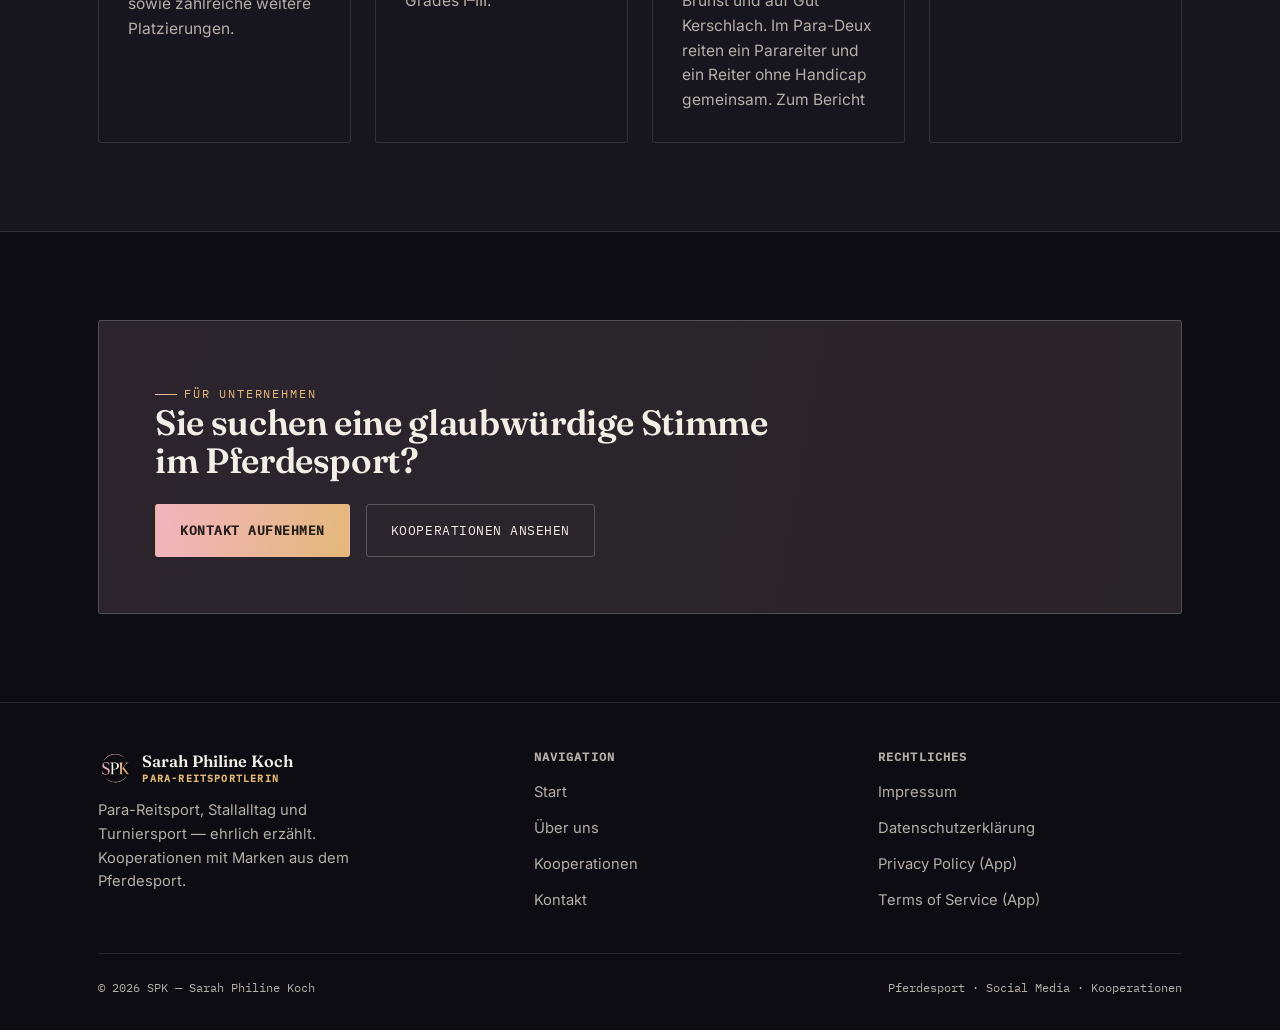
==== commit f82e3630: "fix: Ergebniszeile von der Startseite entfernt - sie stand unter dem Portraetfoto, auf dem die genan" ====
--- a/index.html
+++ b/index.html
@@ -91,15 +91,12 @@
           <a class="btn btn-secondary" href="#leistungen">Worüber ich erzähle</a>
         </div>
       </div>
-      <div>
-        <div class="hero-photo-frame reveal">
-          <img src="assets/photos/hero-sarah-milou.jpg" alt="Sarah Philine Koch mit ihrer Stute My Milou">
-          <div class="hero-photo-caption">
-            Sarah Philine Koch &amp; My Milou
-            <span>Para-Reitsport · Dressur &amp; Springen</span>
-          </div>
-        </div>
-        <p class="hero-photo-note">3. Platz mit meiner Teampartnerin Carolin Schnigula beim Finale des Para-Deux Cups 2026 in Zillhofen — ich auf My Milou, sie auf Romeo HB.</p>
+      <div class="hero-photo-frame reveal">
+        <img src="assets/photos/hero-sarah-milou.jpg" alt="Sarah Philine Koch mit ihrer Stute My Milou">
+        <div class="hero-photo-caption">
+          Sarah Philine Koch &amp; My Milou
+          <span>Para-Reitsport · Dressur &amp; Springen</span>
+        </div>
       </div>
     </div>
   </section>
--- a/css/style.css
+++ b/css/style.css
@@ -570,7 +570,6 @@
   text-transform: uppercase;
 }
 .hero-photo-caption span { display: block; color: var(--text-soft); margin-top: 0.3rem; font-size: 0.7rem; letter-spacing: 0.04em; }
-.hero-photo-note { margin-top: 0.6rem; color: var(--text-soft); font-size: 0.97rem; }
 
 .bio-photo {
   border-radius: var(--radius);
@@ -622,6 +621,11 @@
   border-radius: var(--radius);
   border: 1px solid var(--line-strong);
   display: block;
+}
+.story-photo.portrait img { aspect-ratio: 2 / 3; }
+@media (min-width: 640px) {
+  .story-photo.portrait img { max-width: 482px; margin: 0 auto; }
+  .story-photo.portrait figcaption { max-width: 482px; margin-left: auto; margin-right: auto; }
 }
 .story-photo figcaption {
   margin-top: 0.6rem;
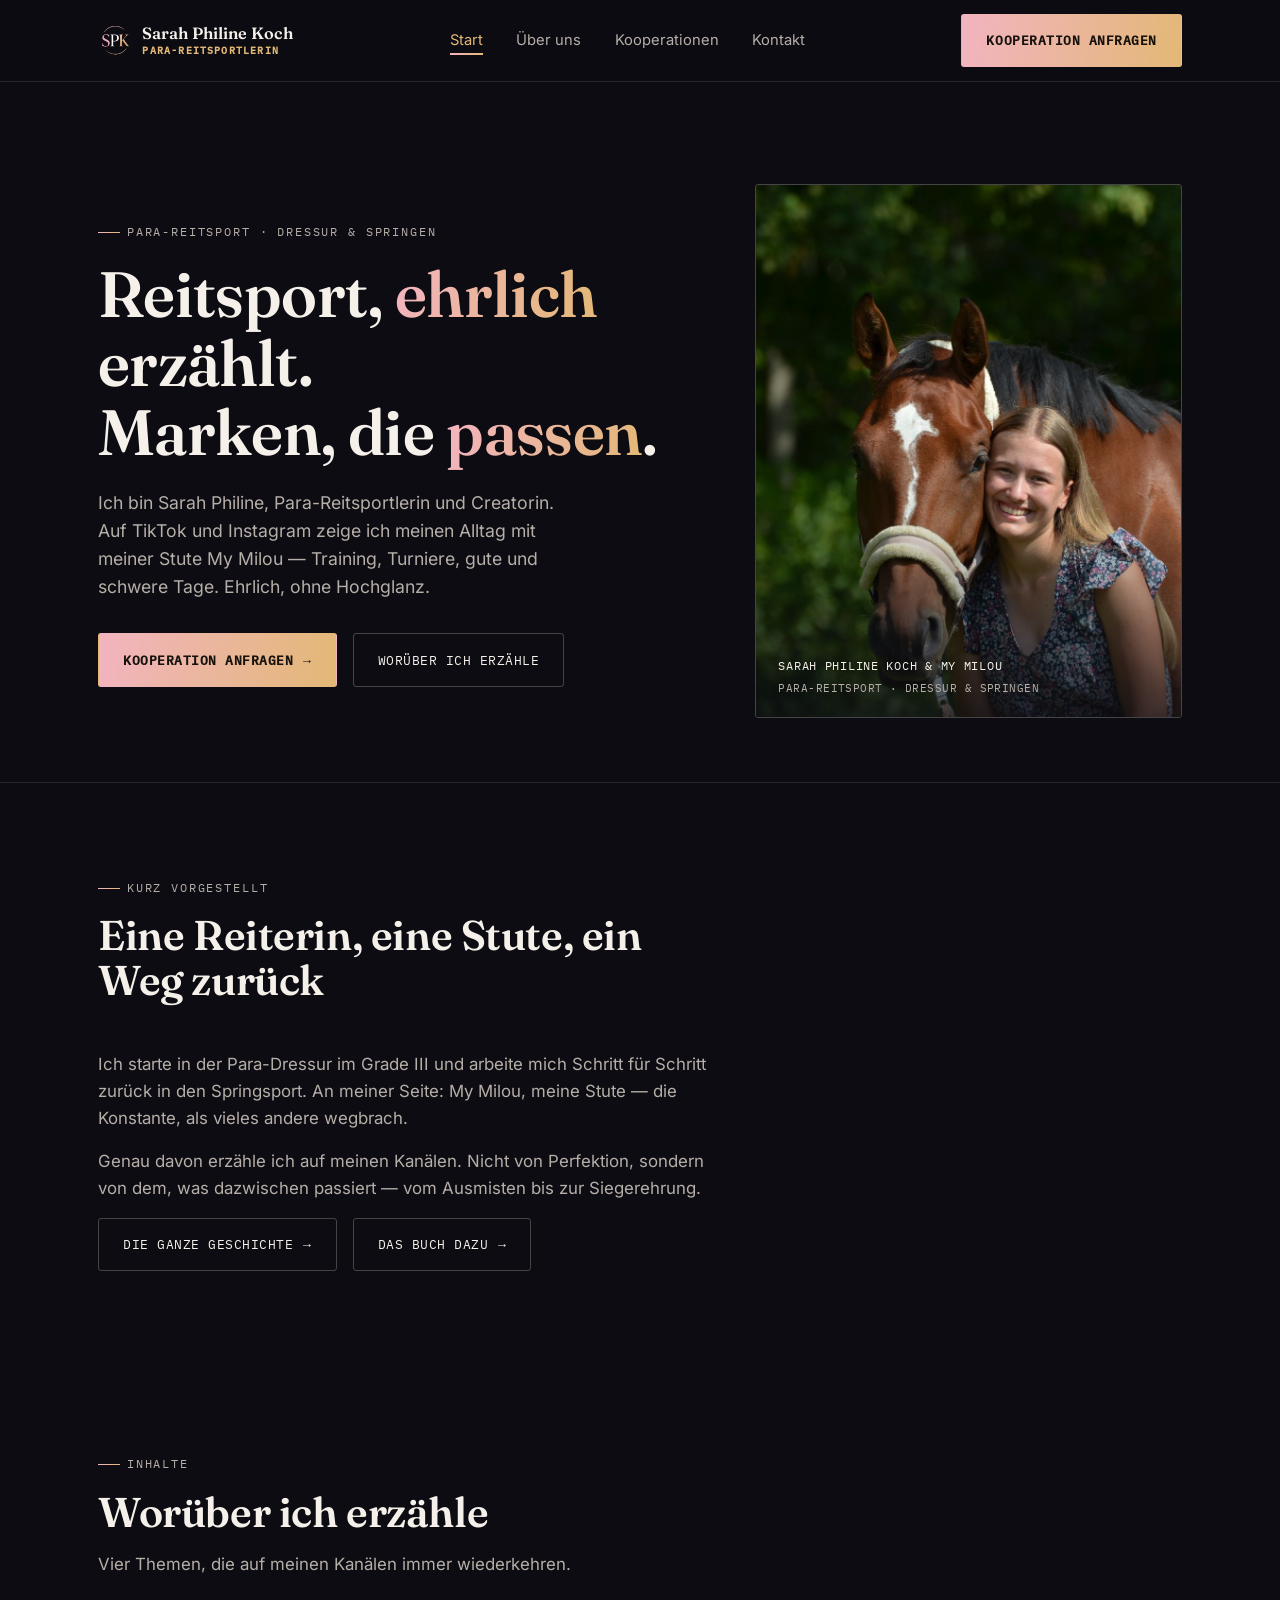
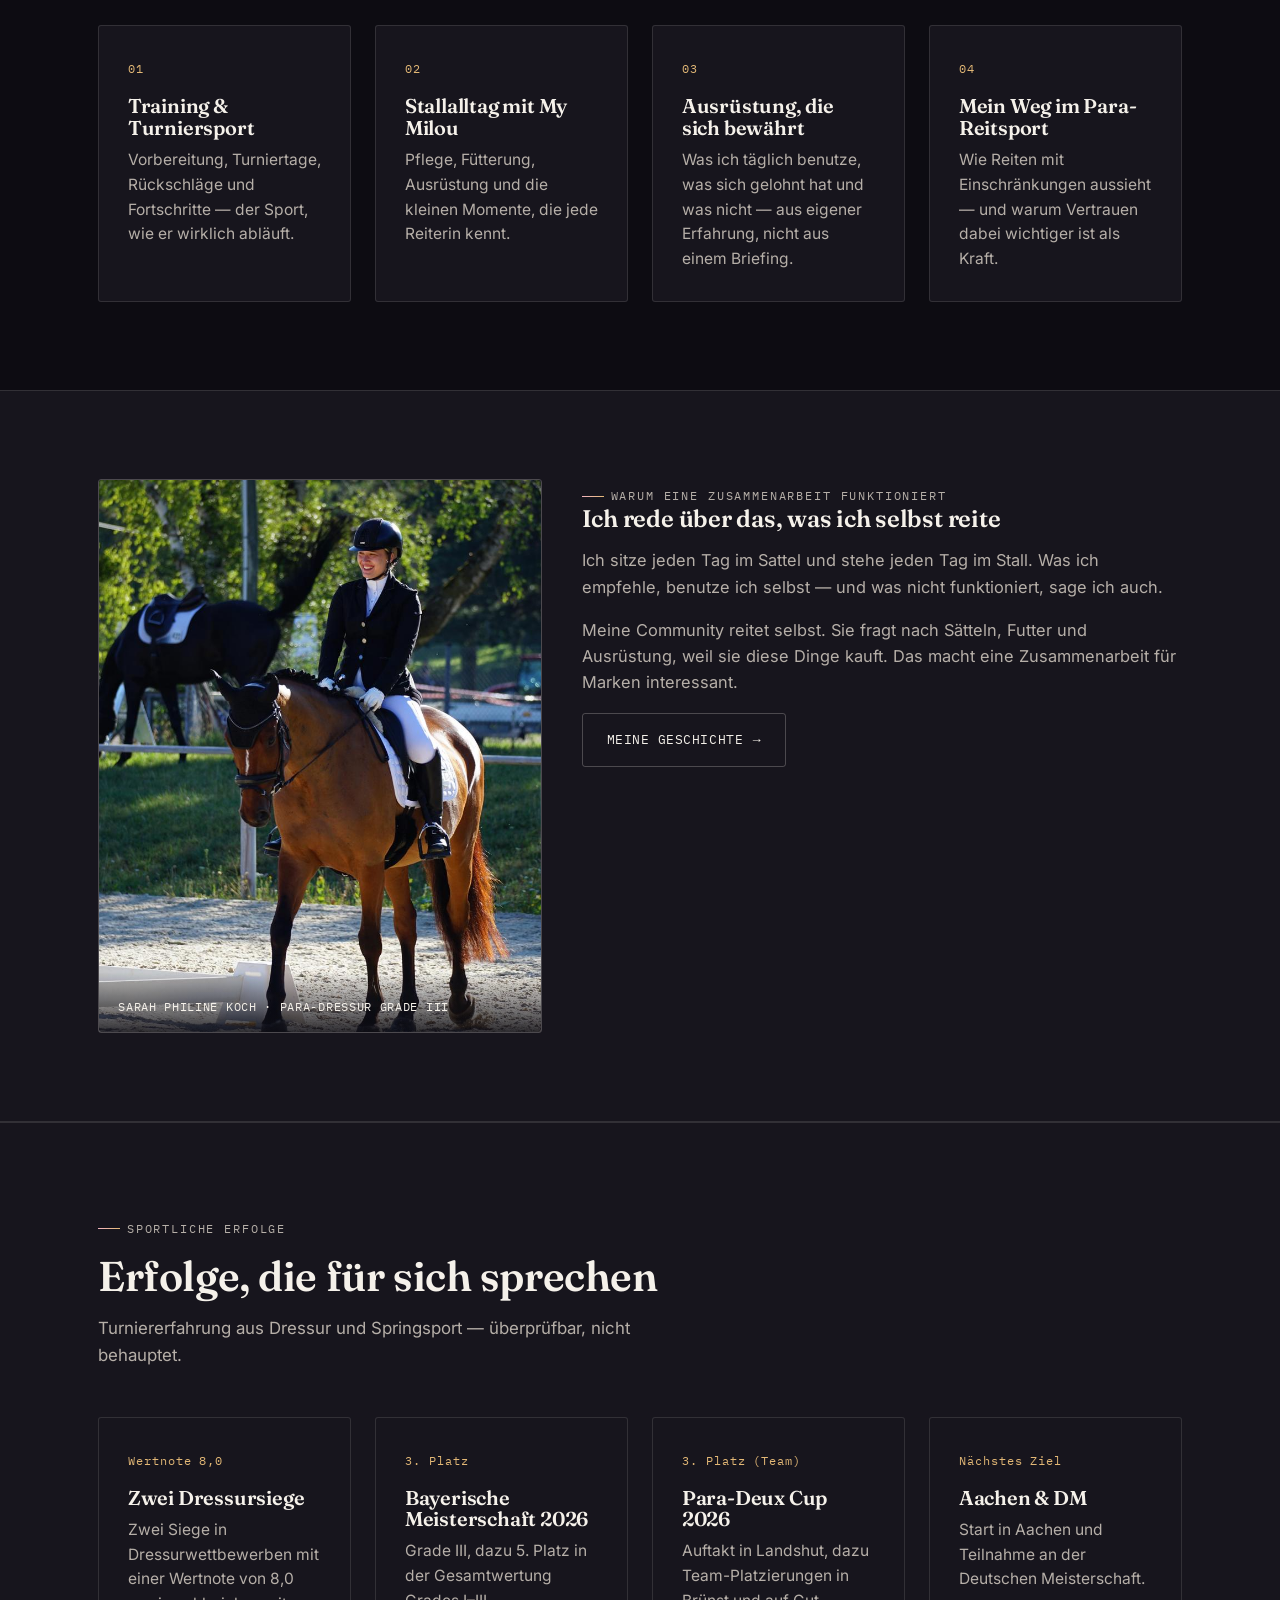
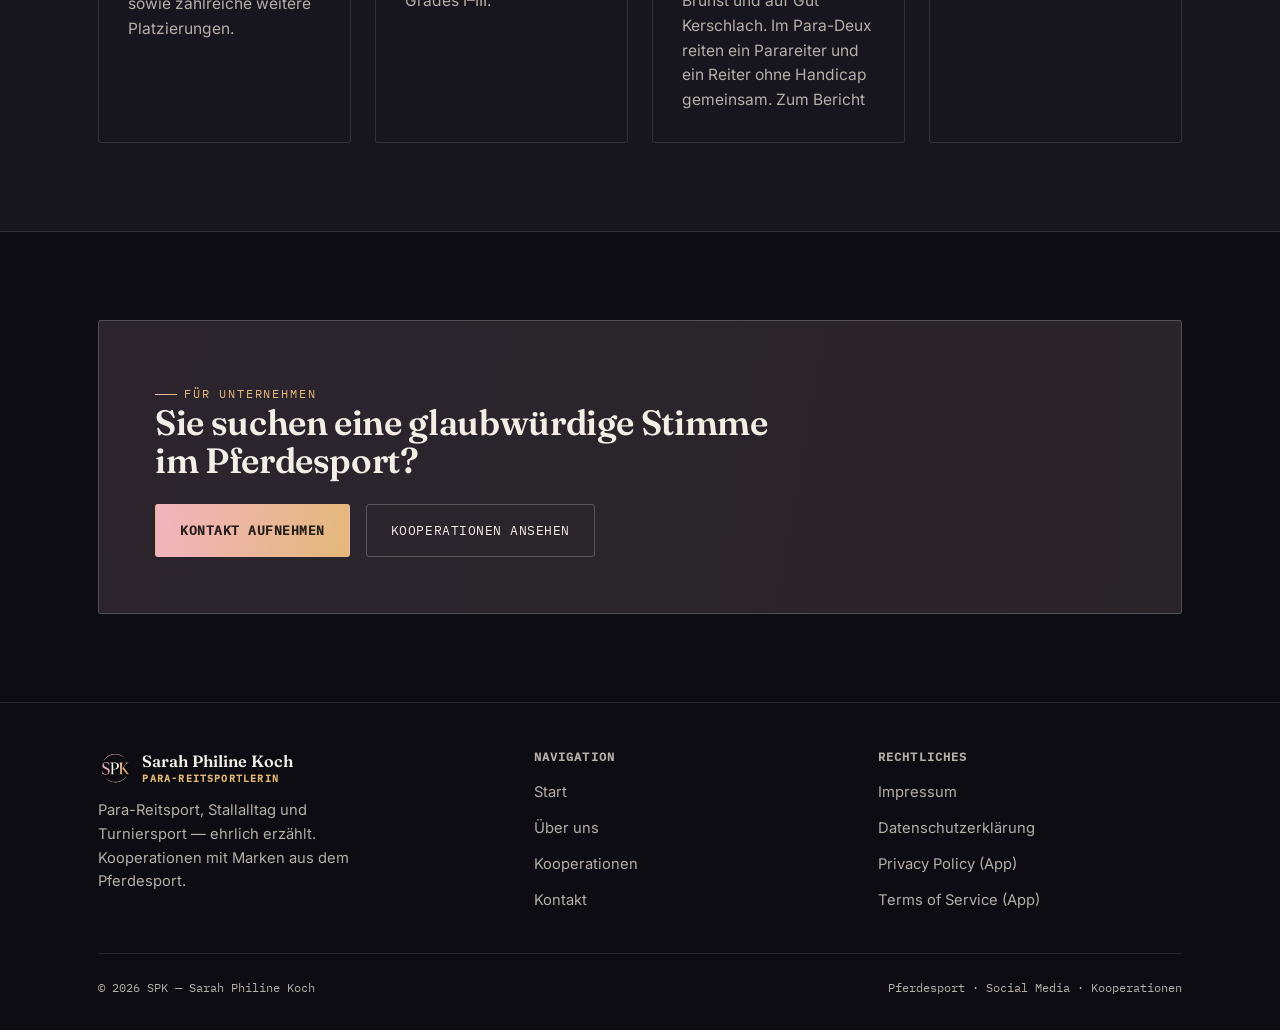
==== commit c10b4de4: "buch.html" ====
--- a/index.html
+++ b/index.html
@@ -110,7 +110,22 @@
       <div class="intro-teaser reveal">
         <p>Ich starte in der Para-Dressur im Grade III und arbeite mich Schritt für Schritt zurück in den Springsport. An meiner Seite: My Milou, meine Stute — die Konstante, als vieles andere wegbrach.</p>
         <p>Genau davon erzähle ich auf meinen Kanälen. Nicht von Perfektion, sondern von dem, was dazwischen passiert — vom Ausmisten bis zur Siegerehrung.</p>
-        <a class="btn btn-secondary" href="ueber-uns.html">Die ganze Geschichte <span class="btn-arrow" aria-hidden="true">→</span></a>
+        <!-- Zwei Knoepfe seit dem 06.09.2026, als das Buch kaufbar wurde.
+             Sie stehen in .hero-actions, der bestehenden Klasse fuer
+             Knopfgruppen (display:flex, gap:1rem, flex-wrap:wrap) - keine
+             neue Regel im Stilblatt noetig, und bei schmalen Bildschirmen
+             bricht die Zeile ordentlich um.
+             WARUM HIER UND NICHT IM MENUE: Dieser Abschnitt fragt bereits
+             nach der ganzen Geschichte, und das Buch IST sie. Das Menue
+             fuehrt dagegen in vier Punkten auf "Kooperation anfragen" zu -
+             ein fuenfter Punkt fuer ein Buch eines anderen Autors haette
+             mit genau der einen Handlung konkurriert, fuer die die Seite
+             gebaut ist, und haette in zehn Dateien gepflegt werden
+             muessen. Siehe auch den Kopf von buch.html. -->
+        <div class="hero-actions">
+          <a class="btn btn-secondary" href="ueber-uns.html">Die ganze Geschichte <span class="btn-arrow" aria-hidden="true">→</span></a>
+          <a class="btn btn-secondary" href="buch.html">Das Buch dazu <span class="btn-arrow" aria-hidden="true">→</span></a>
+        </div>
       </div>
     </div>
   </section>
--- a/css/style.css
+++ b/css/style.css
@@ -146,6 +146,14 @@
 }
 
 /* ---------- Buttons ---------- */
+/* [hidden] muss vor .btn stehen und braucht display:none ausdruecklich:
+   Die UA-Regel "[hidden]{display:none}" hat dieselbe Spezifitaet wie eine
+   Klasse, verliert aber gegen JEDE Autorenregel, gleich welche Reihenfolge -
+   .btn{display:inline-flex} haette einen mit hidden ausgeblendeten Knopf
+   (siehe buch.html, die drei Kauf-Knoepfe) sonst trotzdem angezeigt.
+   Gefunden und behoben 04.09.2026 am Bild: alle drei standen sichtbar da,
+   obwohl bookLinkCopecart/-Amazon/-Thalia leer waren. */
+.btn[hidden] { display: none; }
 .btn {
   display: inline-flex;
   align-items: center;
@@ -230,6 +238,21 @@
   height: 2px;
   background: var(--gradient-accent);
 }
+/* Die Schaltflaeche "Kooperation anfragen" steht im aufgeklappten Mobilmenue
+   als <a class="btn btn-primary"> INNERHALB von .nav-links. Damit treffen sie
+   zwei Regeln mit gleicher Spezifitaet: `.btn-primary` (0,1,0) setzt den
+   dunklen Text #17120d, `.nav-links a` (0,1,1) setzt das helle --text-soft
+   fuer Menueeintraege. `.nav-links a` ist spezifischer und gewinnt - der Knopf
+   bekam hellgrauen Text auf dem hellen Rosa-Goldverlauf, gemessen 1,18 zu 1
+   (03.09.2026, 390 px). Am Rechner faellt das nie auf, weil das Menue dort
+   nicht aufklappt.
+   Diese Regel holt die Knopffarbe zurueck. Sie steht bewusst NACH der
+   :hover-Regel darueber, weil `.nav-links a:hover` dieselbe Spezifitaet hat
+   und sonst die Quelltextreihenfolge entscheiden wuerde. Der Wert ist derselbe
+   wie in .btn-primary, keine neue Farbe. Geprueft von
+   pruefungen/test_kontrast_menue.py. */
+.nav-links a.btn-primary,
+.nav-links a.btn-primary:hover { color: #17120d; }
 .nav-cta { display: none; }
 @media (min-width: 860px) { .nav-cta:not(.mobile) { display: inline-flex; } }
 
@@ -684,3 +707,90 @@
 }
 @media (max-width: 560px) { .brand-role { display: none; } }
 @media (max-width: 400px) { .brand-name { font-size: 0.92rem; } }
+
+/* ---------- Download-Karte (Vorlagen zum Ausdrucken) ----------
+   Ein einzelner, ruhiger Block: Text + ein Knopf. Keine neue
+   Komponente im eigentlichen Sinn - .cta-band liefert schon Flaeche,
+   Rand und den dezenten Verlauf im Hintergrund; hier nur auf einen
+   Block statt zwei Spalten umgestellt. */
+.download-card {
+  background: var(--bg-raised-2);
+  border: 1px solid var(--line-strong);
+  border-radius: var(--radius);
+  padding: clamp(2rem, 5vw, 3rem);
+  position: relative;
+  overflow: hidden;
+}
+.download-card::before {
+  content: "";
+  position: absolute;
+  inset: 0;
+  background: var(--gradient-accent);
+  opacity: 0.05;
+  pointer-events: none;
+}
+.download-card p { color: var(--text-soft); font-size: 1.02rem; max-width: 62ch; position: relative; }
+.download-card .hero-actions { margin-top: 1.6rem; position: relative; }
+.download-note { color: var(--text-soft); font-size: 0.88rem; max-width: 62ch; margin-top: 1.3rem; }
+.download-note a { color: var(--gold); border-bottom: 1px solid var(--line-strong); }
+.download-note a:hover { color: var(--rose); border-color: var(--rose); }
+
+/* ---------- Buchseite (Kaempfen, nie aufgeben) ----------
+   Kopfbereich: Cover links, Titel/Preis/Knoepfe rechts - dasselbe
+   Grundmuster wie .hero-grid, nur mit dem Cover statt einem Foto im
+   4:5-Rahmen. Das Cover bleibt in seinem eigenen Seitenverhaeltnis
+   (5:8, Buchformat) statt zugeschnitten zu werden. */
+.book-hero-grid {
+  display: grid;
+  grid-template-columns: 1fr;
+  gap: 2.5rem;
+  align-items: start;
+}
+@media (min-width: 860px) {
+  .book-hero-grid { grid-template-columns: 0.62fr 1.38fr; gap: 3.5rem; align-items: center; }
+}
+.book-cover {
+  max-width: 320px;
+  margin: 0 auto;
+}
+@media (min-width: 860px) { .book-cover { margin: 0; } }
+.book-cover img {
+  width: 100%;
+  height: auto;
+  display: block;
+  border-radius: var(--radius);
+  border: 1px solid var(--line-strong);
+  box-shadow: 0 30px 60px -24px rgba(0, 0, 0, 0.55);
+}
+.book-price-row {
+  display: flex;
+  align-items: baseline;
+  gap: 0.7rem;
+  margin: 1.3rem 0 0.4rem;
+  flex-wrap: wrap;
+}
+.book-price {
+  font-family: var(--font-mono);
+  font-size: 1.3rem;
+  color: var(--gold);
+  font-weight: 600;
+}
+.book-price-note { font-family: var(--font-mono); font-size: 0.74rem; color: var(--text-soft); letter-spacing: 0.02em; }
+.book-actions { display: flex; flex-wrap: wrap; gap: 0.9rem; margin-top: 1.4rem; }
+
+/* ---------- Buchangaben (Fakten-Liste) ---------- */
+.book-facts { display: grid; gap: 0.9rem 2rem; grid-template-columns: repeat(auto-fit, minmax(220px, 1fr)); max-width: 74ch; }
+.book-facts div { border-top: 1px solid var(--line); padding-top: 0.7rem; }
+.book-facts dt { font-family: var(--font-mono); font-size: 0.7rem; letter-spacing: 0.08em; text-transform: uppercase; color: var(--text-soft); margin: 0; }
+.book-facts dd { margin: 0.35rem 0 0; font-size: 1rem; color: var(--text); }
+
+/* ---------- Schlusshinweis ---------- */
+.book-closing {
+  border-left: 2px solid var(--gold);
+  padding-left: 1.4rem;
+  max-width: 68ch;
+  color: var(--text-soft);
+  font-size: 1.02rem;
+}
+.book-closing a { color: var(--gold); border-bottom: 1px solid var(--line-strong); }
+.book-closing a:hover { color: var(--rose); border-color: var(--rose); }
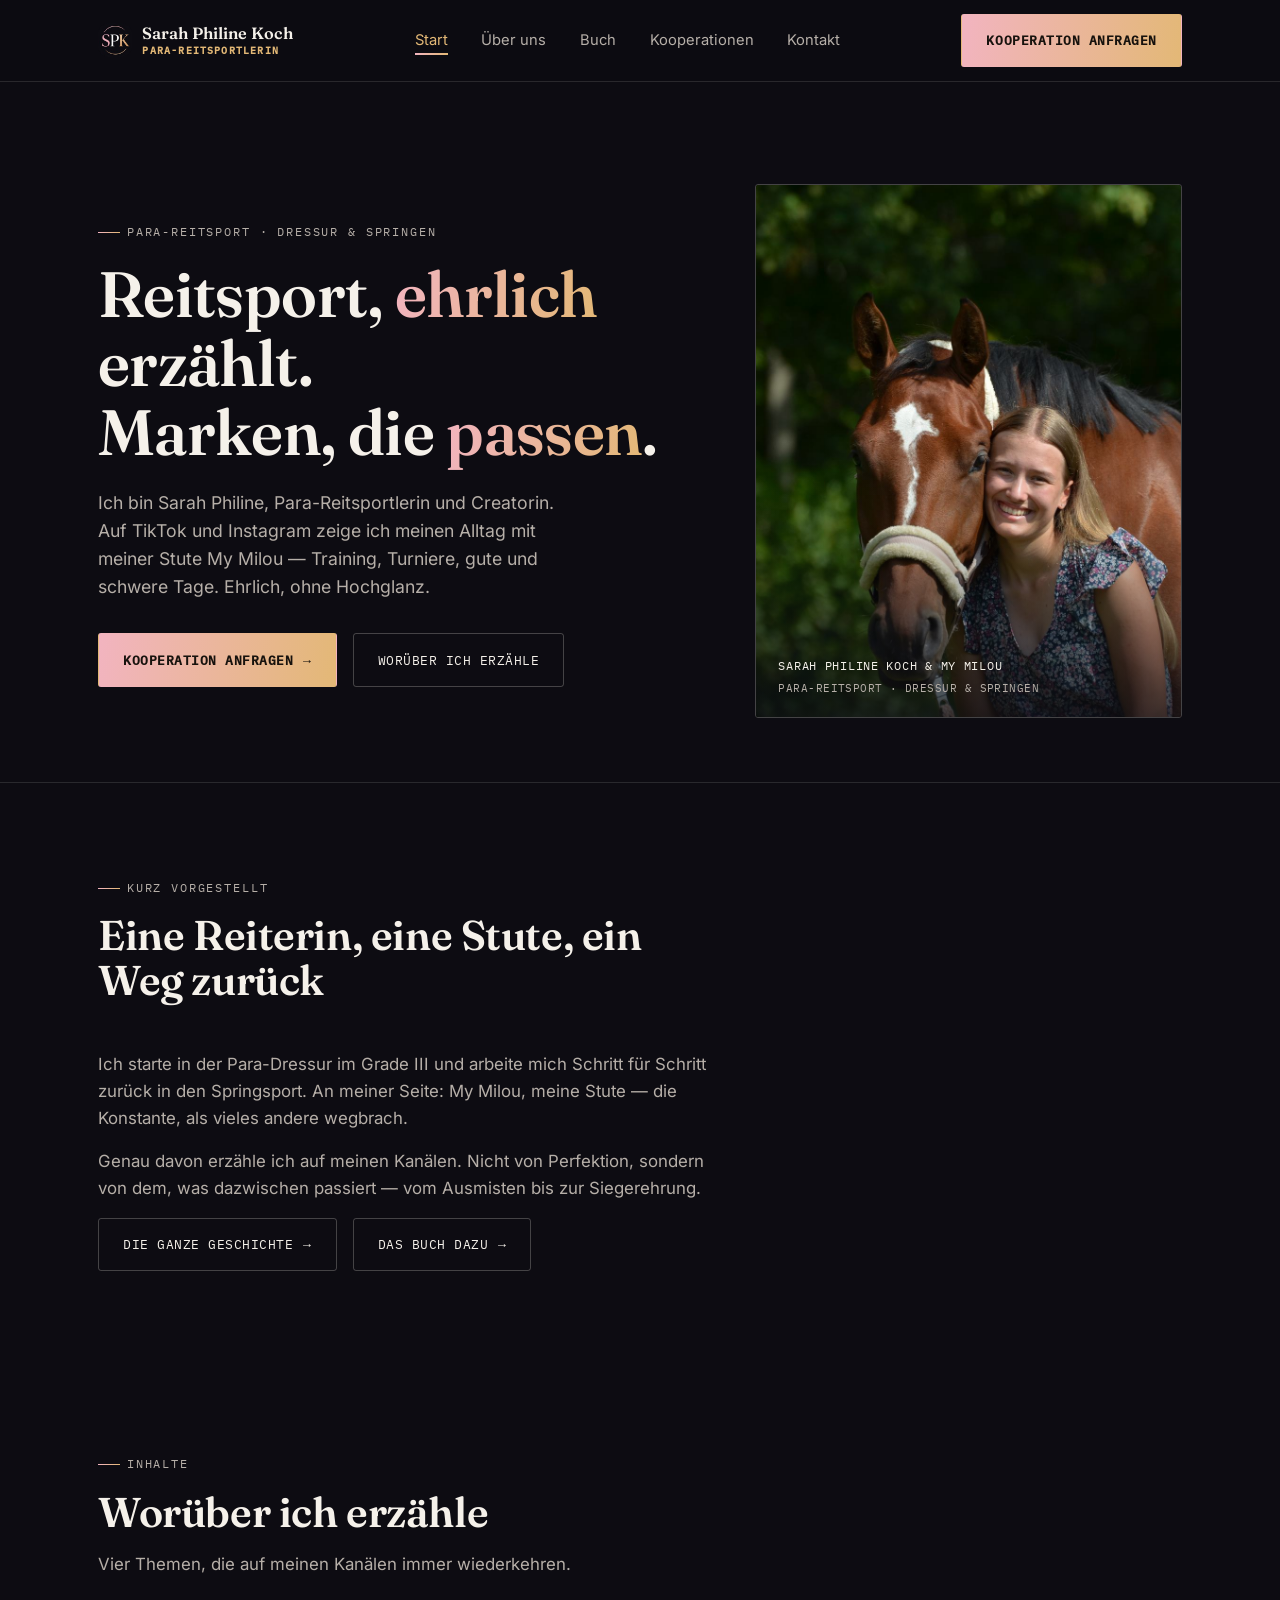
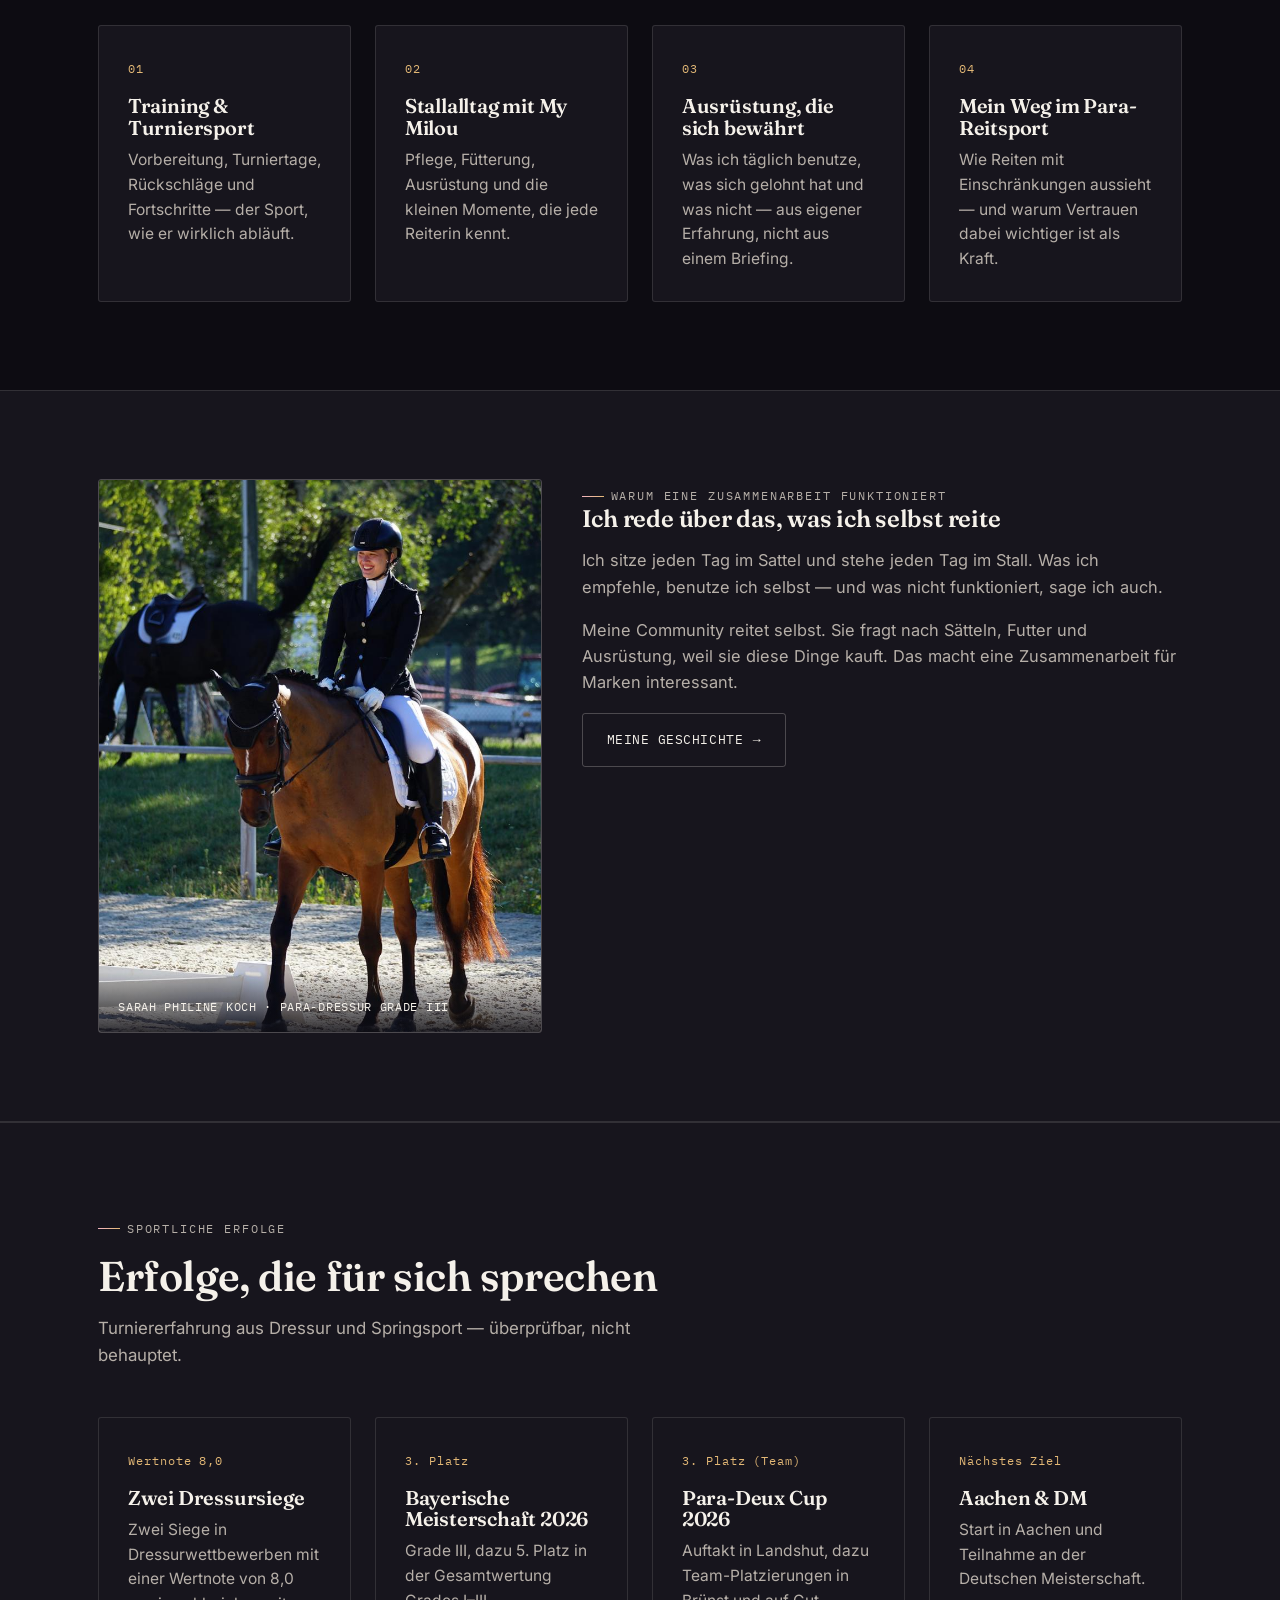
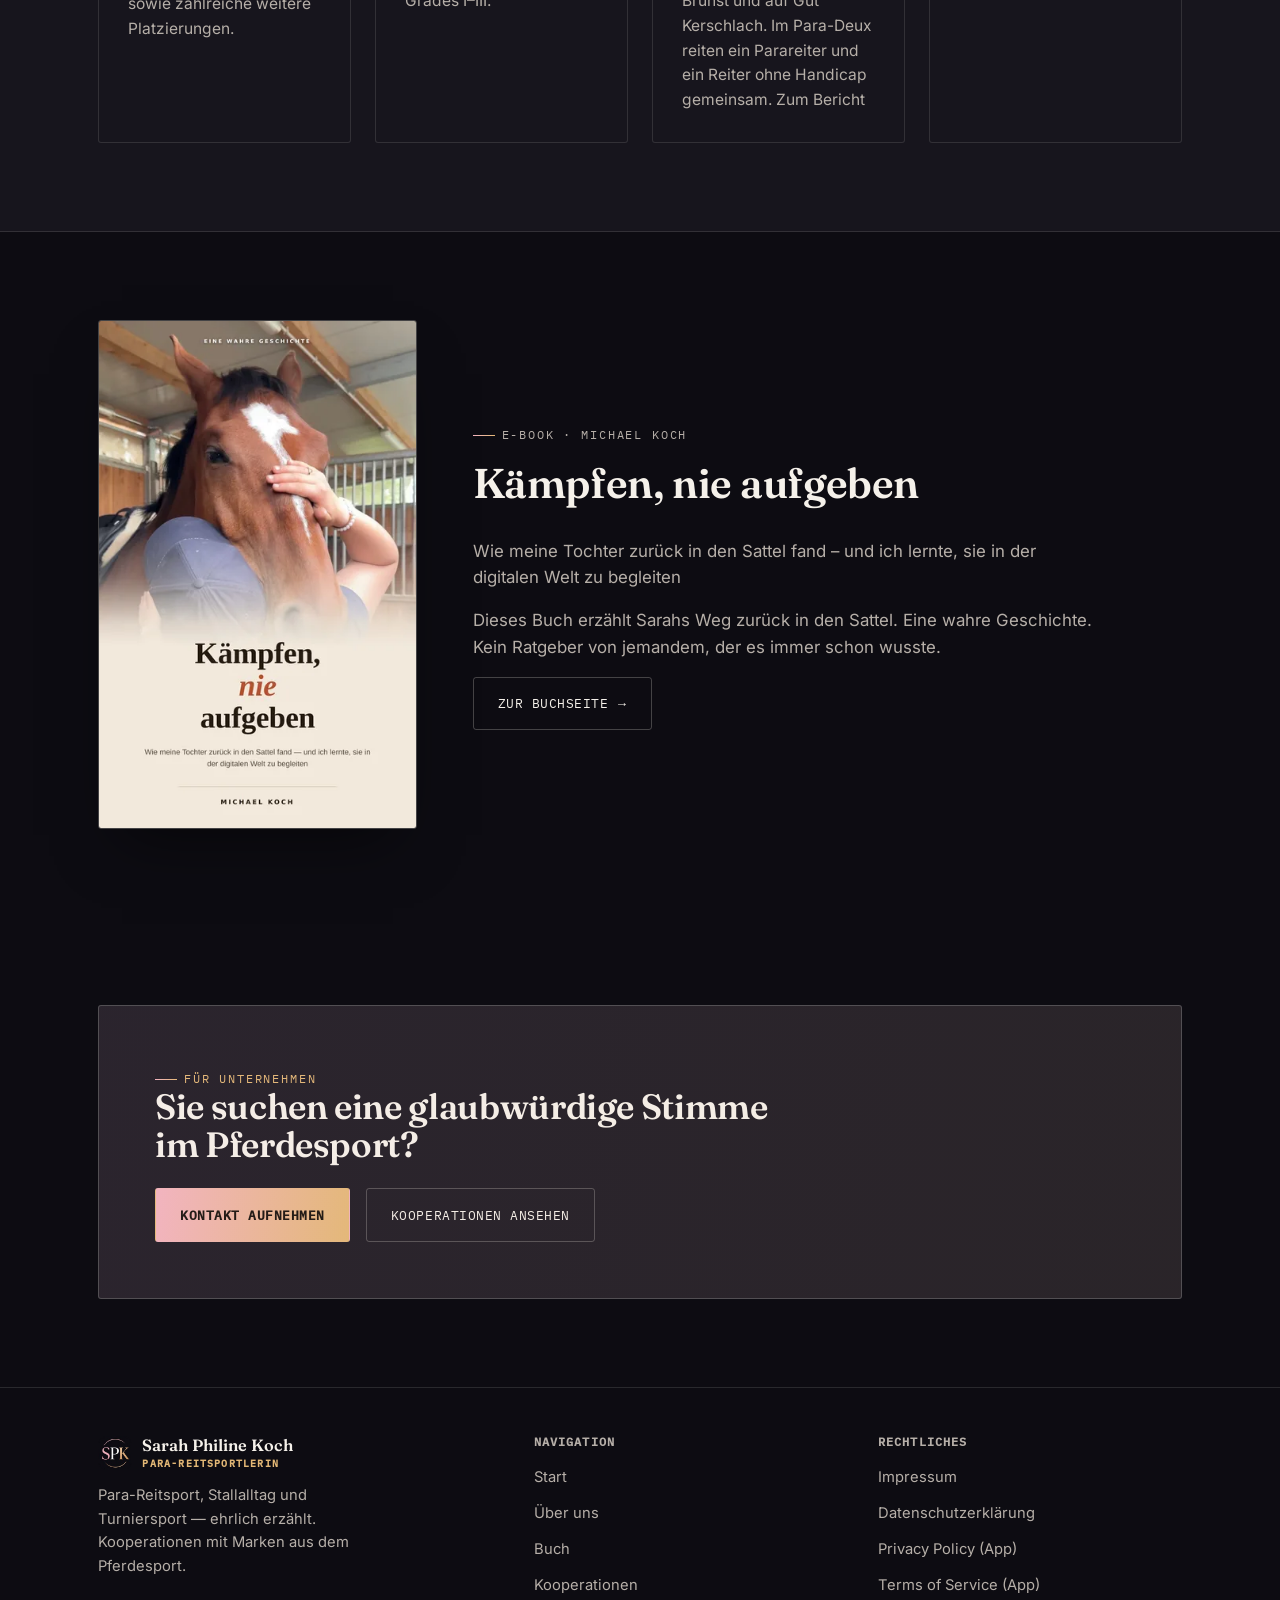
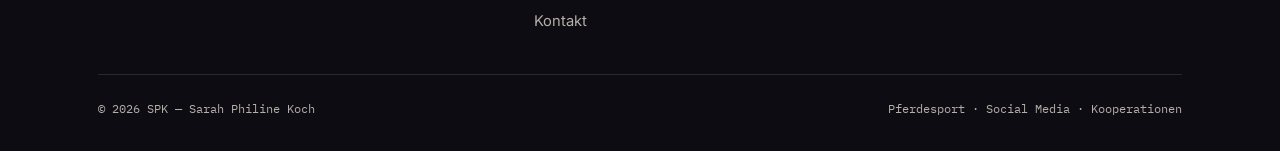
==== commit bd287746: "Buch in Kopfzeile, Fussbereich und auf der Startseite, Amazon als zweiter Kaufweg - Menuepunkt Buch " ====
--- a/index.html
+++ b/index.html
@@ -69,6 +69,7 @@
     <ul class="nav-links" id="nav-links">
       <li><a href="index.html" aria-current="page">Start</a></li>
       <li><a href="ueber-uns.html">Über uns</a></li>
+      <li><a href="buch.html">Buch</a></li>
       <li><a href="kooperationen.html">Kooperationen</a></li>
       <li><a href="kontakt.html">Kontakt</a></li>
       <li class="nav-cta mobile"><a class="btn btn-primary" href="kontakt.html">Kooperation anfragen</a></li>
@@ -115,13 +116,13 @@
              Knopfgruppen (display:flex, gap:1rem, flex-wrap:wrap) - keine
              neue Regel im Stilblatt noetig, und bei schmalen Bildschirmen
              bricht die Zeile ordentlich um.
-             WARUM HIER UND NICHT IM MENUE: Dieser Abschnitt fragt bereits
-             nach der ganzen Geschichte, und das Buch IST sie. Das Menue
-             fuehrt dagegen in vier Punkten auf "Kooperation anfragen" zu -
-             ein fuenfter Punkt fuer ein Buch eines anderen Autors haette
-             mit genau der einen Handlung konkurriert, fuer die die Seite
-             gebaut ist, und haette in zehn Dateien gepflegt werden
-             muessen. Siehe auch den Kopf von buch.html. -->
+             Hier, weil dieser Abschnitt nach der ganzen Geschichte fragt,
+             und das Buch IST sie.
+             06.09.2026 bewusst NICHT ins Menue genommen (Konkurrenz zu
+             "Kooperation anfragen", Pflege in zehn Dateien). Am 13.09.2026
+             von Michael anders entschieden, weil die Buchseite so kaum
+             gefunden wurde: Menuepunkt "Buch" in Kopfzeile und Fussbereich
+             aller zehn Seiten, dazu der Buchabschnitt weiter unten. -->
         <div class="hero-actions">
           <a class="btn btn-secondary" href="ueber-uns.html">Die ganze Geschichte <span class="btn-arrow" aria-hidden="true">→</span></a>
           <a class="btn btn-secondary" href="buch.html">Das Buch dazu <span class="btn-arrow" aria-hidden="true">→</span></a>
@@ -209,6 +210,41 @@
           <span class="num">Nächstes Ziel</span>
           <h3>Aachen &amp; DM</h3>
           <p>Start in Aachen und Teilnahme an der Deutschen Meisterschaft.</p>
+        </div>
+      </div>
+    </div>
+  </section>
+
+  <!-- Buchabschnitt, 13.09.2026. Jeder Satz WOERTLICH aus buch.html
+       (Unterzeile, vierter Absatz "Worum es geht" Satz 1, letzter Absatz)
+       - nichts umformuliert, keine Zahl. Bewusst NICHT der Satz mit der
+       Bayerischen Meisterschaft (auf buch.html seit 13.09.2026 mit der
+       freigegebenen Formulierung aus Creator OS 06b, Abschnitt 3 - er
+       braucht eine Zahl) und kein Preis (der steht einmal, auf buch.html). Aufbau aus den
+       bestehenden Klassen der Buchseite, keine neue Stilregel.
+       Platz: nach den Erfolgen, vor dem Aufruf fuer Unternehmen - so
+       bleibt der Weg Inhalte, Zusammenarbeit, Erfolge, Kontakt zusammen,
+       und der Aufruf bleibt der letzte Abschnitt. -->
+  <section>
+    <div class="container book-hero-grid">
+      <div class="book-cover reveal">
+        <picture>
+          <source type="image/webp" srcset="assets/photos/buch-cover-400.webp 400w, assets/photos/buch-cover-800.webp 800w" sizes="(min-width: 860px) 320px, 60vw">
+          <source type="image/jpeg" srcset="assets/photos/buch-cover-400.jpg 400w, assets/photos/buch-cover-800.jpg 800w" sizes="(min-width: 860px) 320px, 60vw">
+          <img src="assets/photos/buch-cover-800.jpg" width="800" height="1280" loading="lazy" alt="Buchcover „Kämpfen, nie aufgeben“ von Michael Koch">
+        </picture>
+      </div>
+      <div class="reveal">
+        <div class="section-head section-head--tight">
+          <span class="eyebrow">E-Book · Michael Koch</span>
+          <h2>Kämpfen, nie aufgeben</h2>
+        </div>
+        <div class="intro-teaser">
+          <p>Wie meine Tochter zurück in den Sattel fand – und ich lernte, sie in der digitalen Welt zu begleiten</p>
+          <p>Dieses Buch erzählt Sarahs Weg zurück in den Sattel. Eine wahre Geschichte. Kein Ratgeber von jemandem, der es immer schon wusste.</p>
+        </div>
+        <div class="hero-actions">
+          <a class="btn btn-secondary" href="buch.html">Zur Buchseite <span class="btn-arrow" aria-hidden="true">→</span></a>
         </div>
       </div>
     </div>
@@ -249,6 +285,7 @@
         <ul>
           <li><a href="index.html">Start</a></li>
           <li><a href="ueber-uns.html">Über uns</a></li>
+          <li><a href="buch.html">Buch</a></li>
           <li><a href="kooperationen.html">Kooperationen</a></li>
           <li><a href="kontakt.html">Kontakt</a></li>
         </ul>
--- a/css/style.css
+++ b/css/style.css
@@ -253,8 +253,13 @@
    pruefungen/test_kontrast_menue.py. */
 .nav-links a.btn-primary,
 .nav-links a.btn-primary:hover { color: #17120d; }
+/* Umschaltgrenze Kopfzeile/Mobilmenue: 960 px (drei Stellen hier). Bis
+   13.09.2026 stand hier 860. Mit dem fuenften Menuepunkt "Buch" brach
+   "Über uns" zwischen 860 und rund 950 px zweizeilig um, und "Start"
+   rueckte an den Namen; gemessen passt die Zeile ab 960 px. Darunter
+   greift das aufklappbare Menue. */
 .nav-cta { display: none; }
-@media (min-width: 860px) { .nav-cta:not(.mobile) { display: inline-flex; } }
+@media (min-width: 960px) { .nav-cta:not(.mobile) { display: inline-flex; } }
 
 .nav-toggle {
   display: inline-flex;
@@ -267,8 +272,8 @@
   flex-shrink: 0;
   color: var(--text);
 }
-@media (min-width: 860px) { .nav-toggle { display: none; } }
-@media (max-width: 859px) {
+@media (min-width: 960px) { .nav-toggle { display: none; } }
+@media (max-width: 959px) {
   .nav-links {
     position: fixed;
     inset: 64px 0 auto 0;
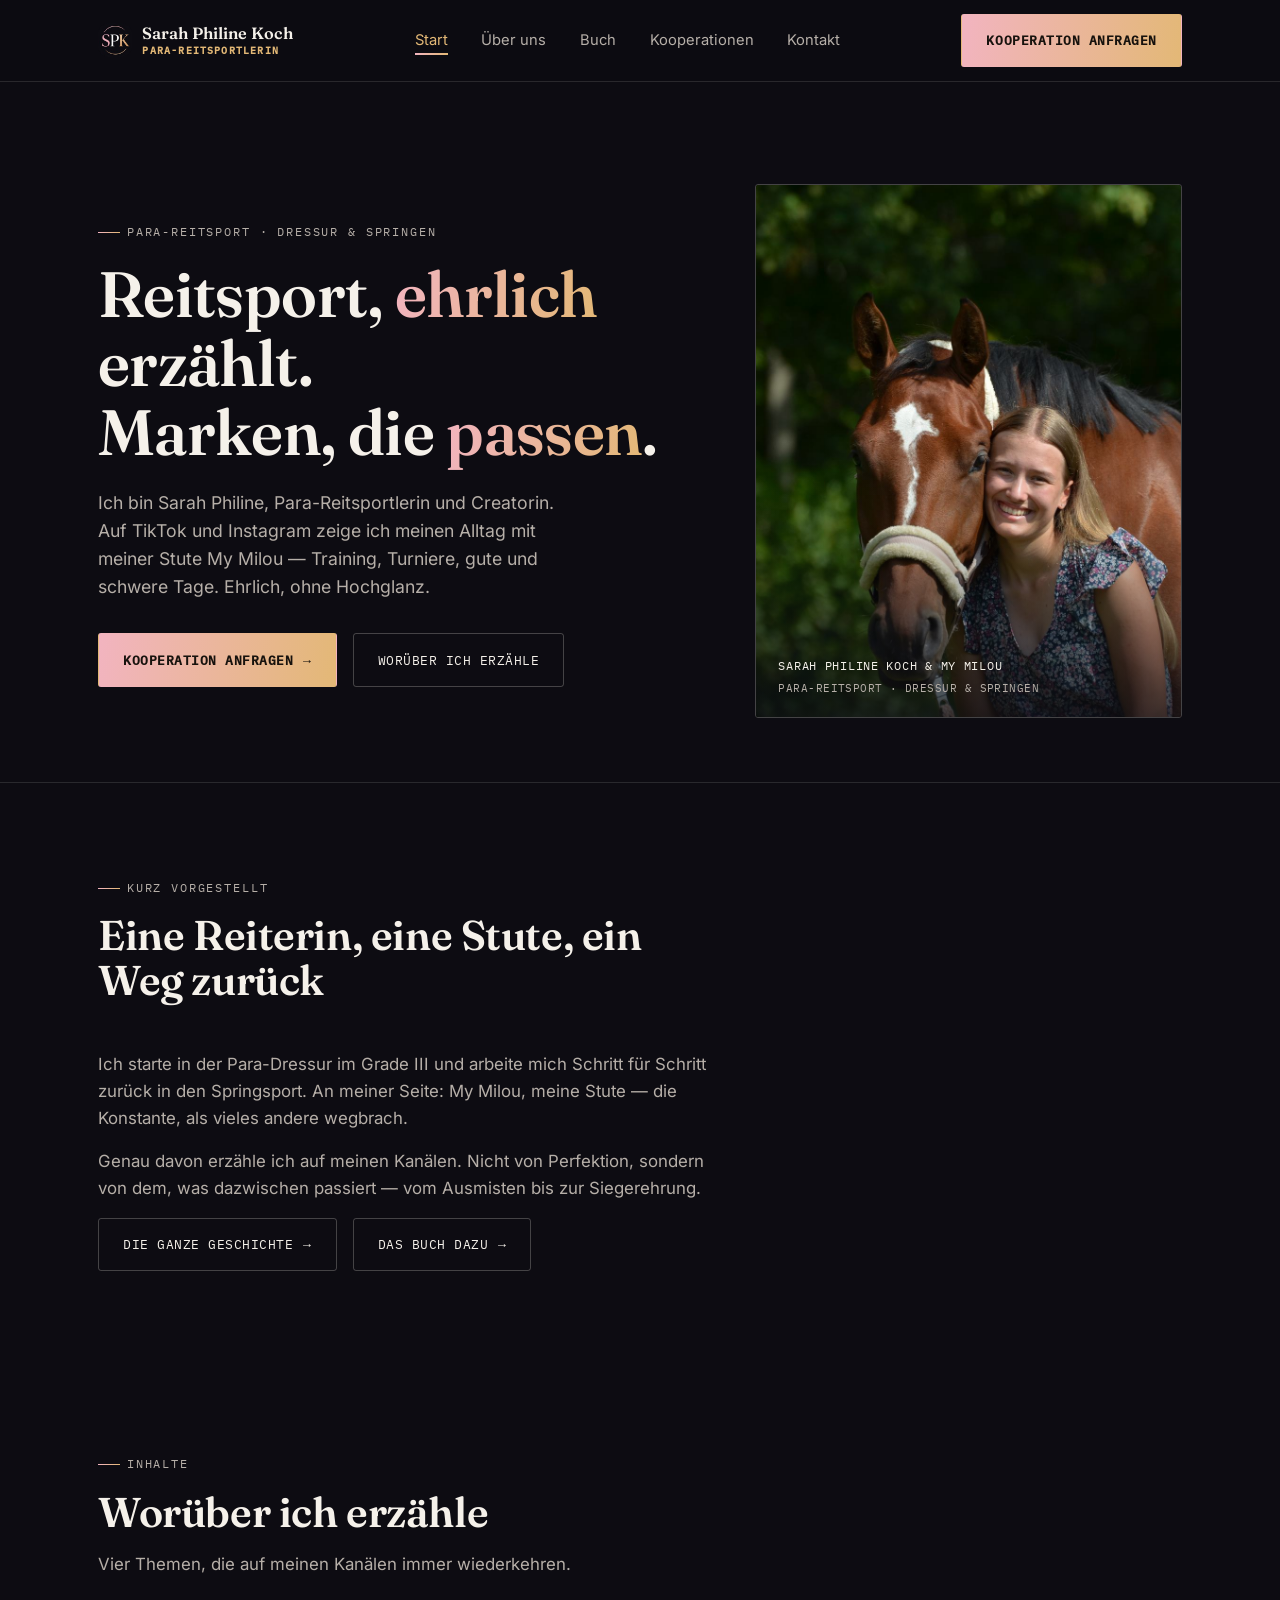
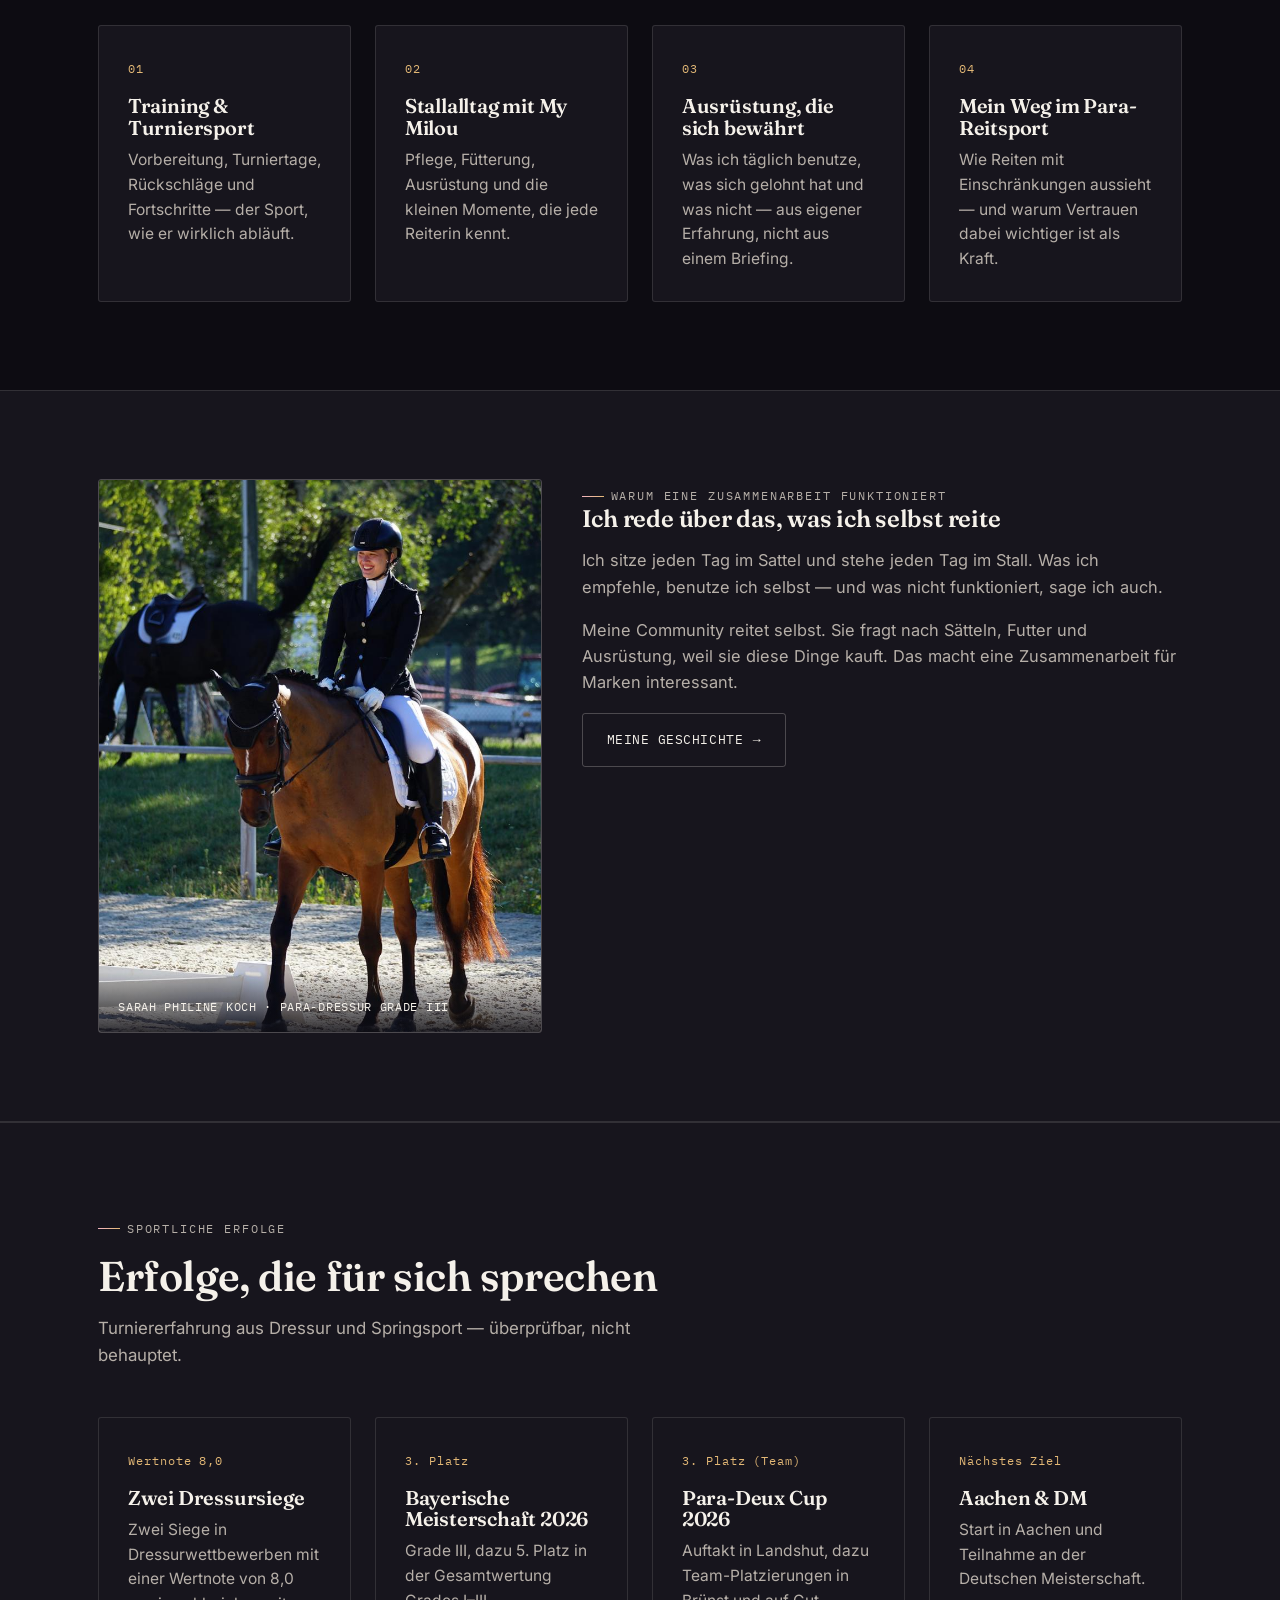
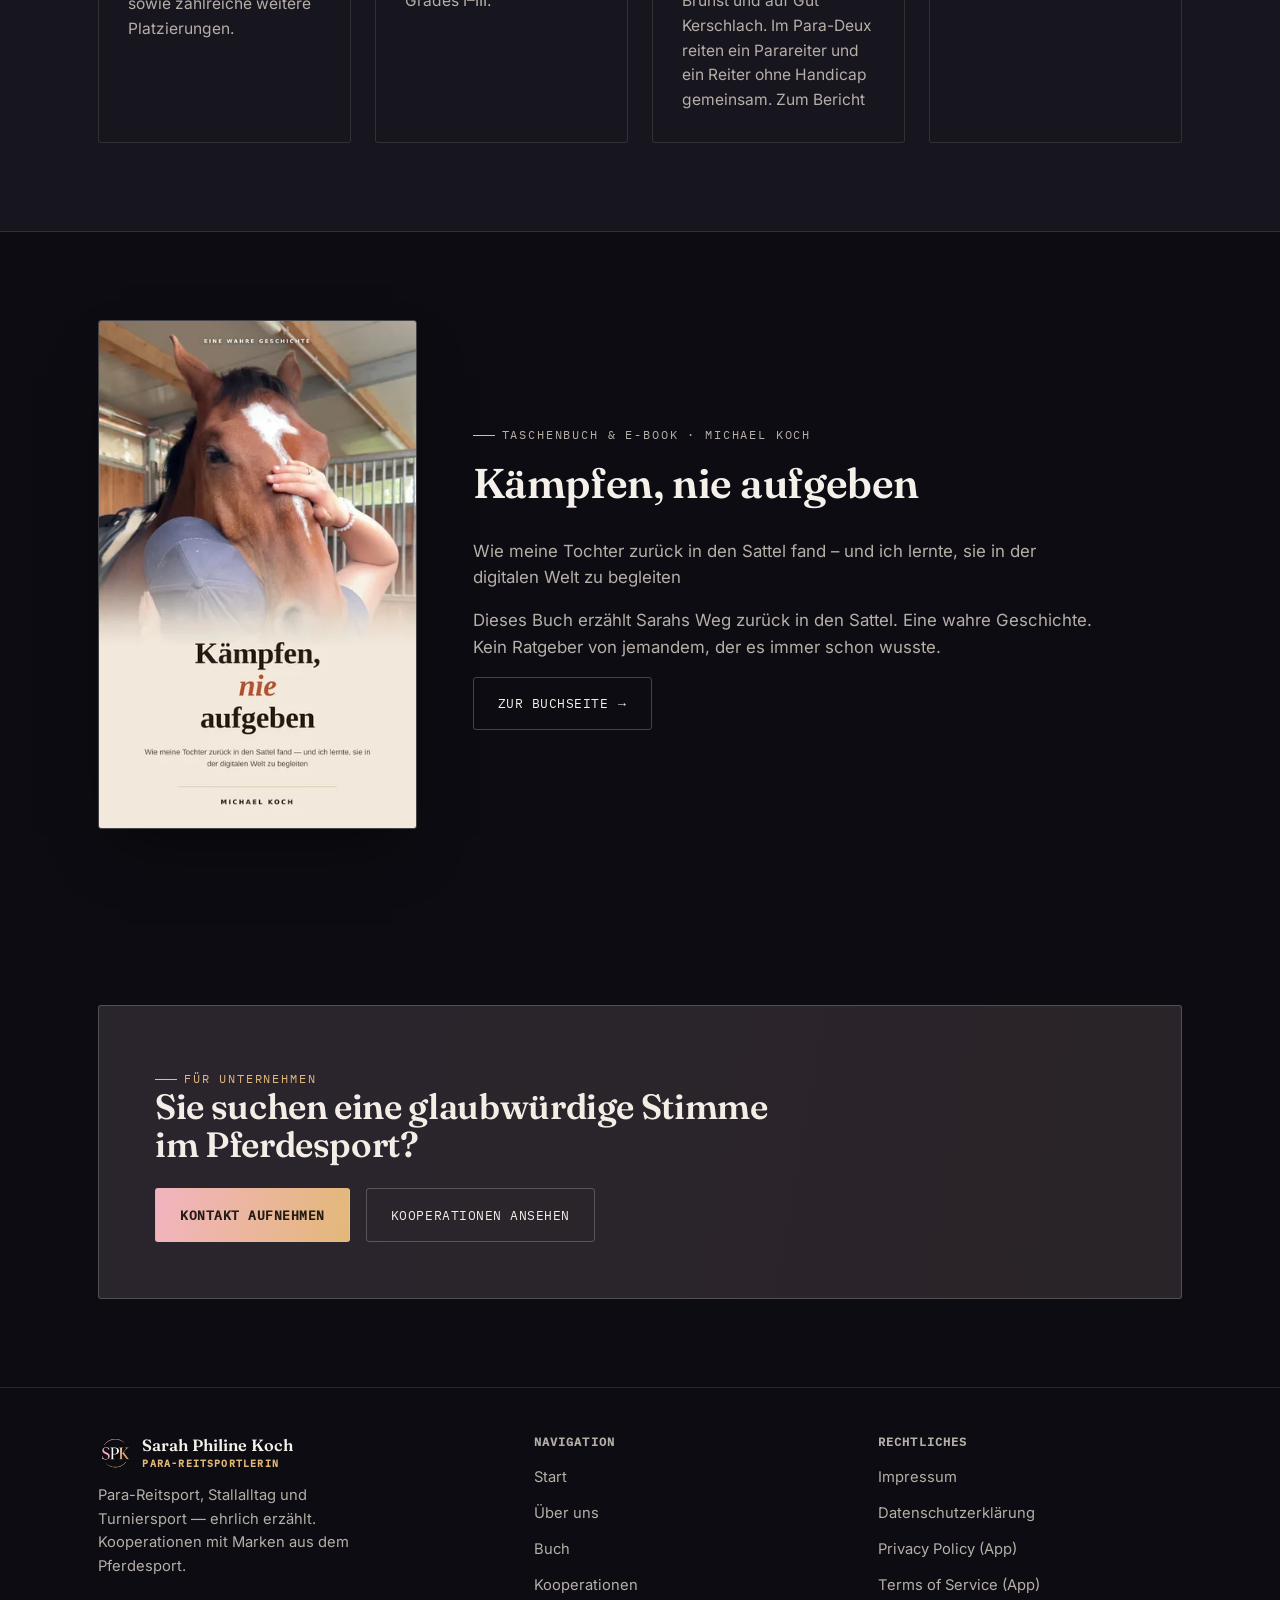
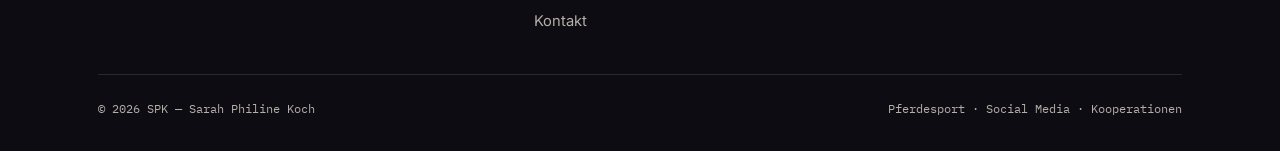
==== commit 147eedf4: "Taschenbuch bei BoD auf die Buchseite Das Taschenbuch ist seit 12.11.2026 lieferbar. Angaben am 15.1" ====
--- a/index.html
+++ b/index.html
@@ -69,7 +69,7 @@
     <ul class="nav-links" id="nav-links">
       <li><a href="index.html" aria-current="page">Start</a></li>
       <li><a href="ueber-uns.html">Über uns</a></li>
-      <li><a href="buch.html">Buch</a></li>
+      <li><a href="buch">Buch</a></li>
       <li><a href="kooperationen.html">Kooperationen</a></li>
       <li><a href="kontakt.html">Kontakt</a></li>
       <li class="nav-cta mobile"><a class="btn btn-primary" href="kontakt.html">Kooperation anfragen</a></li>
@@ -125,7 +125,7 @@
              aller zehn Seiten, dazu der Buchabschnitt weiter unten. -->
         <div class="hero-actions">
           <a class="btn btn-secondary" href="ueber-uns.html">Die ganze Geschichte <span class="btn-arrow" aria-hidden="true">→</span></a>
-          <a class="btn btn-secondary" href="buch.html">Das Buch dazu <span class="btn-arrow" aria-hidden="true">→</span></a>
+          <a class="btn btn-secondary" href="buch">Das Buch dazu <span class="btn-arrow" aria-hidden="true">→</span></a>
         </div>
       </div>
     </div>
@@ -236,7 +236,7 @@
       </div>
       <div class="reveal">
         <div class="section-head section-head--tight">
-          <span class="eyebrow">E-Book · Michael Koch</span>
+          <span class="eyebrow">Taschenbuch &amp; E-Book · Michael Koch</span>
           <h2>Kämpfen, nie aufgeben</h2>
         </div>
         <div class="intro-teaser">
@@ -244,7 +244,7 @@
           <p>Dieses Buch erzählt Sarahs Weg zurück in den Sattel. Eine wahre Geschichte. Kein Ratgeber von jemandem, der es immer schon wusste.</p>
         </div>
         <div class="hero-actions">
-          <a class="btn btn-secondary" href="buch.html">Zur Buchseite <span class="btn-arrow" aria-hidden="true">→</span></a>
+          <a class="btn btn-secondary" href="buch">Zur Buchseite <span class="btn-arrow" aria-hidden="true">→</span></a>
         </div>
       </div>
     </div>
@@ -285,7 +285,7 @@
         <ul>
           <li><a href="index.html">Start</a></li>
           <li><a href="ueber-uns.html">Über uns</a></li>
-          <li><a href="buch.html">Buch</a></li>
+          <li><a href="buch">Buch</a></li>
           <li><a href="kooperationen.html">Kooperationen</a></li>
           <li><a href="kontakt.html">Kontakt</a></li>
         </ul>
